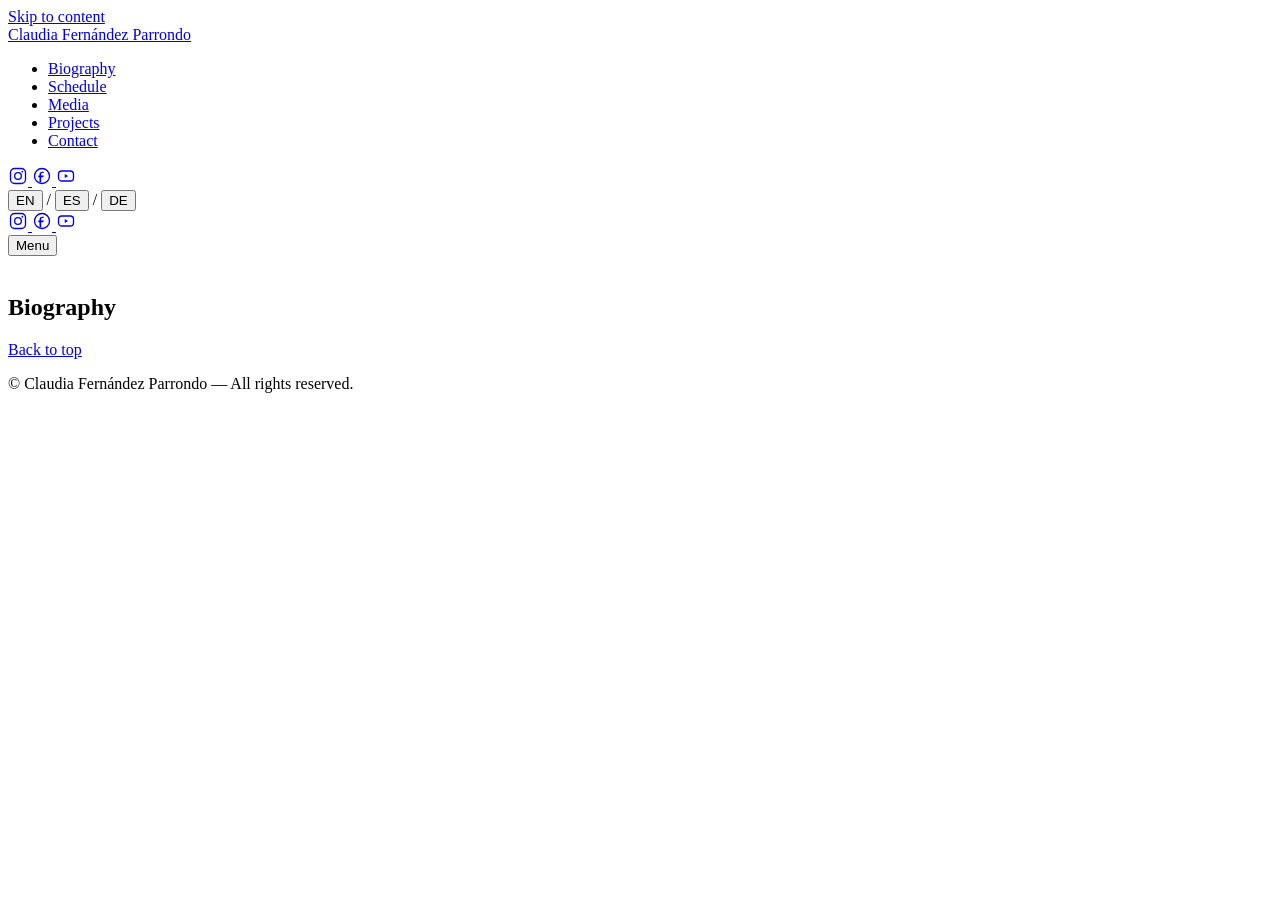
==== bio.html @ fd2f8998 "Add files via upload" ====
<!DOCTYPE html>
<html lang="en">

<head>
  <meta charset="UTF-8">
  <meta name="viewport" content="width=device-width, initial-scale=1.0">

  <title>Biography — Claudia Fernández Parrondo</title>

  <meta
    name="description"
    content="Biography of Claudia Fernández Parrondo, Spanish pianist."
  >

  <!-- SEO -->
  <link
    rel="canonical"
    href="https://www.claudiafernandezparrondo.com/bio.html"
  >

  <meta name="robots" content="index, follow">
  <meta name="author" content="Claudia Fernández Parrondo">

  <!-- Open Graph -->
  <meta property="og:type" content="website">
  <meta
    property="og:site_name"
    content="Claudia Fernández Parrondo"
  >
  <meta
    property="og:title"
    content="Claudia Fernández Parrondo — Biography"
  >
  <meta
    property="og:description"
    content="Biography of Claudia Fernández Parrondo, Spanish pianist."
  >
  <meta
    property="og:image"
    content="https://www.claudiafernandezparrondo.com/assets/images/og-image.jpg"
  >
  <meta property="og:image:width" content="1200">
  <meta property="og:image:height" content="630">
  <meta
    property="og:url"
    content="https://www.claudiafernandezparrondo.com/bio.html"
  >
  <meta property="og:locale" content="en_US">
  <meta property="og:locale:alternate" content="es_ES">
  <meta property="og:locale:alternate" content="de_DE">

  <!-- Twitter Card -->
  <meta name="twitter:card" content="summary_large_image">
  <meta
    name="twitter:title"
    content="Claudia Fernández Parrondo — Biography"
  >
  <meta
    name="twitter:description"
    content="Biography of Claudia Fernández Parrondo, Spanish pianist."
  >
  <meta
    name="twitter:image"
    content="https://www.claudiafernandezparrondo.com/assets/images/og-image.jpg"
  >

  <!-- Structured data -->
  <script type="application/ld+json">
  {
    "@context": "https://schema.org",
    "@type": "Person",
    "name": "Claudia Fernández Parrondo",
    "jobTitle": "Pianist",
    "url": "https://www.claudiafernandezparrondo.com/bio.html",
    "image": "https://www.claudiafernandezparrondo.com/assets/images/og-image.jpg",
    "sameAs": [
      "https://www.instagram.com/cfpianist/",
      "https://www.facebook.com/ClauFPianist",
      "https://www.youtube.com/@CFPianist"
    ]
  }
  </script>

  <!-- Fonts -->
  <link rel="preconnect" href="https://fonts.googleapis.com">
  <link
    rel="preconnect"
    href="https://fonts.gstatic.com"
    crossorigin
  >

  <link
    href="https://fonts.googleapis.com/css2?family=Fraunces:ital,opsz,wght@0,9..144,300;0,9..144,400;0,9..144,500;0,9..144,600;1,9..144,400&family=Inter:wght@400;500;600&display=swap"
    rel="stylesheet"
  >

  <link rel="stylesheet" href="css/style.css">
</head>


<body id="top">

  <!-- ================================================================
       ACCESSIBILITY
       ================================================================ -->

  <a class="skip-link" href="#main">
    Skip to content
  </a>


  <!-- ================================================================
       HEADER
       ================================================================ -->

  <header class="site-header">

    <div class="site-header__inner">

      <!-- NAME -->
      <a
        class="site-header__name"
        href="index.html"
        aria-label="Claudia Fernández Parrondo — Home"
      >
        Claudia
        <span class="site-header__surname">
          Fernández Parrondo
        </span>
      </a>


      <!-- NAVIGATION -->
      <nav
        class="primary-nav"
        id="primaryNav"
        aria-label="Primary navigation"
      >

        <ul class="primary-nav__list">

          <li>
            <a
              href="bio.html"
              data-i18n="nav.bio"
              aria-current="page"
            >
              Biography
            </a>
          </li>

          <li>
            <a
              href="schedule.html"
              data-i18n="nav.schedule"
            >
              Schedule
            </a>
          </li>

          <li>
            <a
              href="media.html"
              data-i18n="nav.media"
            >
              Media
            </a>
          </li>

          <li>
            <a
              href="projects.html"
              data-i18n="nav.projects"
            >
              Projects
            </a>
          </li>

          <li>
            <a
              href="contact.html"
              data-i18n="nav.contact"
            >
              Contact
            </a>
          </li>

        </ul>


        <!-- MOBILE SOCIALS -->
        <div class="social-icons social-icons--in-nav">

          <!-- Instagram -->
          <a
            href="https://www.instagram.com/cfpianist/"
            target="_blank"
            rel="noopener noreferrer"
            aria-label="Instagram"
          >
            <svg
              viewBox="0 0 24 24"
              width="20"
              height="20"
              fill="none"
              stroke="currentColor"
              stroke-width="1.6"
              aria-hidden="true"
            >
              <rect
                x="3"
                y="3"
                width="18"
                height="18"
                rx="5"
              />

              <circle
                cx="12"
                cy="12"
                r="4"
              />

              <circle
                cx="17.2"
                cy="6.8"
                r="1"
                fill="currentColor"
                stroke="none"
              />
            </svg>
          </a>


          <!-- Facebook -->
          <a
            href="https://www.facebook.com/ClauFPianist"
            target="_blank"
            rel="noopener noreferrer"
            aria-label="Facebook"
          >
            <svg
              viewBox="0 0 24 24"
              width="20"
              height="20"
              fill="none"
              stroke="currentColor"
              stroke-width="1.6"
              aria-hidden="true"
            >
              <circle
                cx="12"
                cy="12"
                r="9"
              />

              <path
                d="M14 8.5h-1.5c-.9 0-1.5.6-1.5 1.5v1.5H14l-.3 2H11v6h-2v-6H7.5v-2H9V10c0-1.9 1.3-3.2 3.2-3.2H14z"
                fill="currentColor"
                stroke="none"
              />
            </svg>
          </a>


          <!-- YouTube -->
          <a
            href="https://www.youtube.com/@CFPianist"
            target="_blank"
            rel="noopener noreferrer"
            aria-label="YouTube"
          >
            <svg
              viewBox="0 0 24 24"
              width="20"
              height="20"
              fill="none"
              stroke="currentColor"
              stroke-width="1.6"
              aria-hidden="true"
            >
              <rect
                x="3"
                y="6"
                width="18"
                height="12"
                rx="4"
              />

              <path
                d="M10.5 9.7v4.6l4-2.3z"
                fill="currentColor"
                stroke="none"
              />
            </svg>
          </a>

        </div>

      </nav>


      <!-- LANGUAGE SWITCH -->
      <div
        class="lang-switch"
        role="group"
        aria-label="Language selection"
      >

        <button
          class="lang-switch__btn is-active"
          type="button"
          data-lang="en"
          aria-pressed="true"
        >
          EN
        </button>

        <span
          class="lang-switch__separator"
          aria-hidden="true"
        >
          /
        </span>

        <button
          class="lang-switch__btn"
          type="button"
          data-lang="es"
          aria-pressed="false"
        >
          ES
        </button>

        <span
          class="lang-switch__separator"
          aria-hidden="true"
        >
          /
        </span>

        <button
          class="lang-switch__btn"
          type="button"
          data-lang="de"
          aria-pressed="false"
        >
          DE
        </button>

      </div>


      <!-- DESKTOP SOCIALS -->
      <div class="social-icons social-icons--in-header">

        <!-- Instagram -->
        <a
          href="https://www.instagram.com/cfpianist/"
          target="_blank"
          rel="noopener noreferrer"
          aria-label="Instagram"
        >
          <svg
            viewBox="0 0 24 24"
            width="20"
            height="20"
            fill="none"
            stroke="currentColor"
            stroke-width="1.6"
            aria-hidden="true"
          >
            <rect
              x="3"
              y="3"
              width="18"
              height="18"
              rx="5"
            />

            <circle
              cx="12"
              cy="12"
              r="4"
            />

            <circle
              cx="17.2"
              cy="6.8"
              r="1"
              fill="currentColor"
              stroke="none"
            />
          </svg>
        </a>


        <!-- Facebook -->
        <a
          href="https://www.facebook.com/ClauFPianist"
          target="_blank"
          rel="noopener noreferrer"
          aria-label="Facebook"
        >
          <svg
            viewBox="0 0 24 24"
            width="20"
            height="20"
            fill="none"
            stroke="currentColor"
            stroke-width="1.6"
            aria-hidden="true"
          >
            <circle
              cx="12"
              cy="12"
              r="9"
            />

            <path
              d="M14 8.5h-1.5c-.9 0-1.5.6-1.5 1.5v1.5H14l-.3 2H11v6h-2v-6H7.5v-2H9V10c0-1.9 1.3-3.2 3.2-3.2H14z"
              fill="currentColor"
              stroke="none"
            />
          </svg>
        </a>


        <!-- YouTube -->
        <a
          href="https://www.youtube.com/@CFPianist"
          target="_blank"
          rel="noopener noreferrer"
          aria-label="YouTube"
        >
          <svg
            viewBox="0 0 24 24"
            width="20"
            height="20"
            fill="none"
            stroke="currentColor"
            stroke-width="1.6"
            aria-hidden="true"
          >
            <rect
              x="3"
              y="6"
              width="18"
              height="12"
              rx="4"
            />

            <path
              d="M10.5 9.7v4.6l4-2.3z"
              fill="currentColor"
              stroke="none"
            />
          </svg>
        </a>

      </div>


      <!-- MOBILE MENU BUTTON -->
      <button
        id="navToggle"
        class="nav-toggle"
        type="button"
        aria-expanded="false"
        aria-controls="primaryNav"
        aria-label="Open navigation menu"
      >
        <span class="nav-toggle__bar"></span>
        <span class="nav-toggle__bar"></span>
        <span class="nav-toggle__bar"></span>

        <span
          class="sr-only"
          data-i18n="menuToggle"
        >
          Menu
        </span>
      </button>

    </div>

  </header>


  <!-- ================================================================
       MAIN
       ================================================================ -->

  <main id="main">


    <!-- ================================================================
         BIOGRAPHY HERO
         ================================================================ -->

    <section
      class="bio-hero bio-hero--bio"
      aria-label="Biography"
    >

      <div class="bio-hero__media">

        <img
          class="bio-hero__image"
          src="assets/images/bio-hero.jpg"
          alt=""
          fetchpriority="high"
        >

        <div
          class="bio-hero__scrim"
          aria-hidden="true"
        ></div>

      </div>


      <div class="bio-hero__content">

        <h1
          class="bio-hero__title"
          data-i18n="sections.bio"
        >
          Biography
        </h1>

      </div>

    </section>


    <!-- ================================================================
         BIOGRAPHY CONTENT
         ================================================================ -->

    <section
      class="section section--bio"
      id="bio"
    >

      <div class="section__inner">

        <div
          class="bio__text"
          id="bioText"
          data-i18n-source="content"
          data-i18n="bio"
        >
          <!-- Biography content populated by i18n.js -->
        </div>

      </div>

    </section>

  </main>


  <!-- ================================================================
       FOOTER
       ================================================================ -->

  <footer class="site-footer">

    <div class="site-footer__inner">

      <a
        href="#top"
        class="site-footer__top"
        data-i18n="backToTop"
      >
        Back to top
      </a>

      <p class="site-footer__rights">

        &copy;
        <span id="year"></span>
        Claudia Fernández Parrondo —

        <span data-i18n="footerRights">
          All rights reserved.
        </span>

      </p>

    </div>

  </footer>


  <!-- ================================================================
       SCRIPTS
       ================================================================ -->

  <script src="js/i18n.js"></script>
  <script src="js/main.js"></script>

</body>

</html>
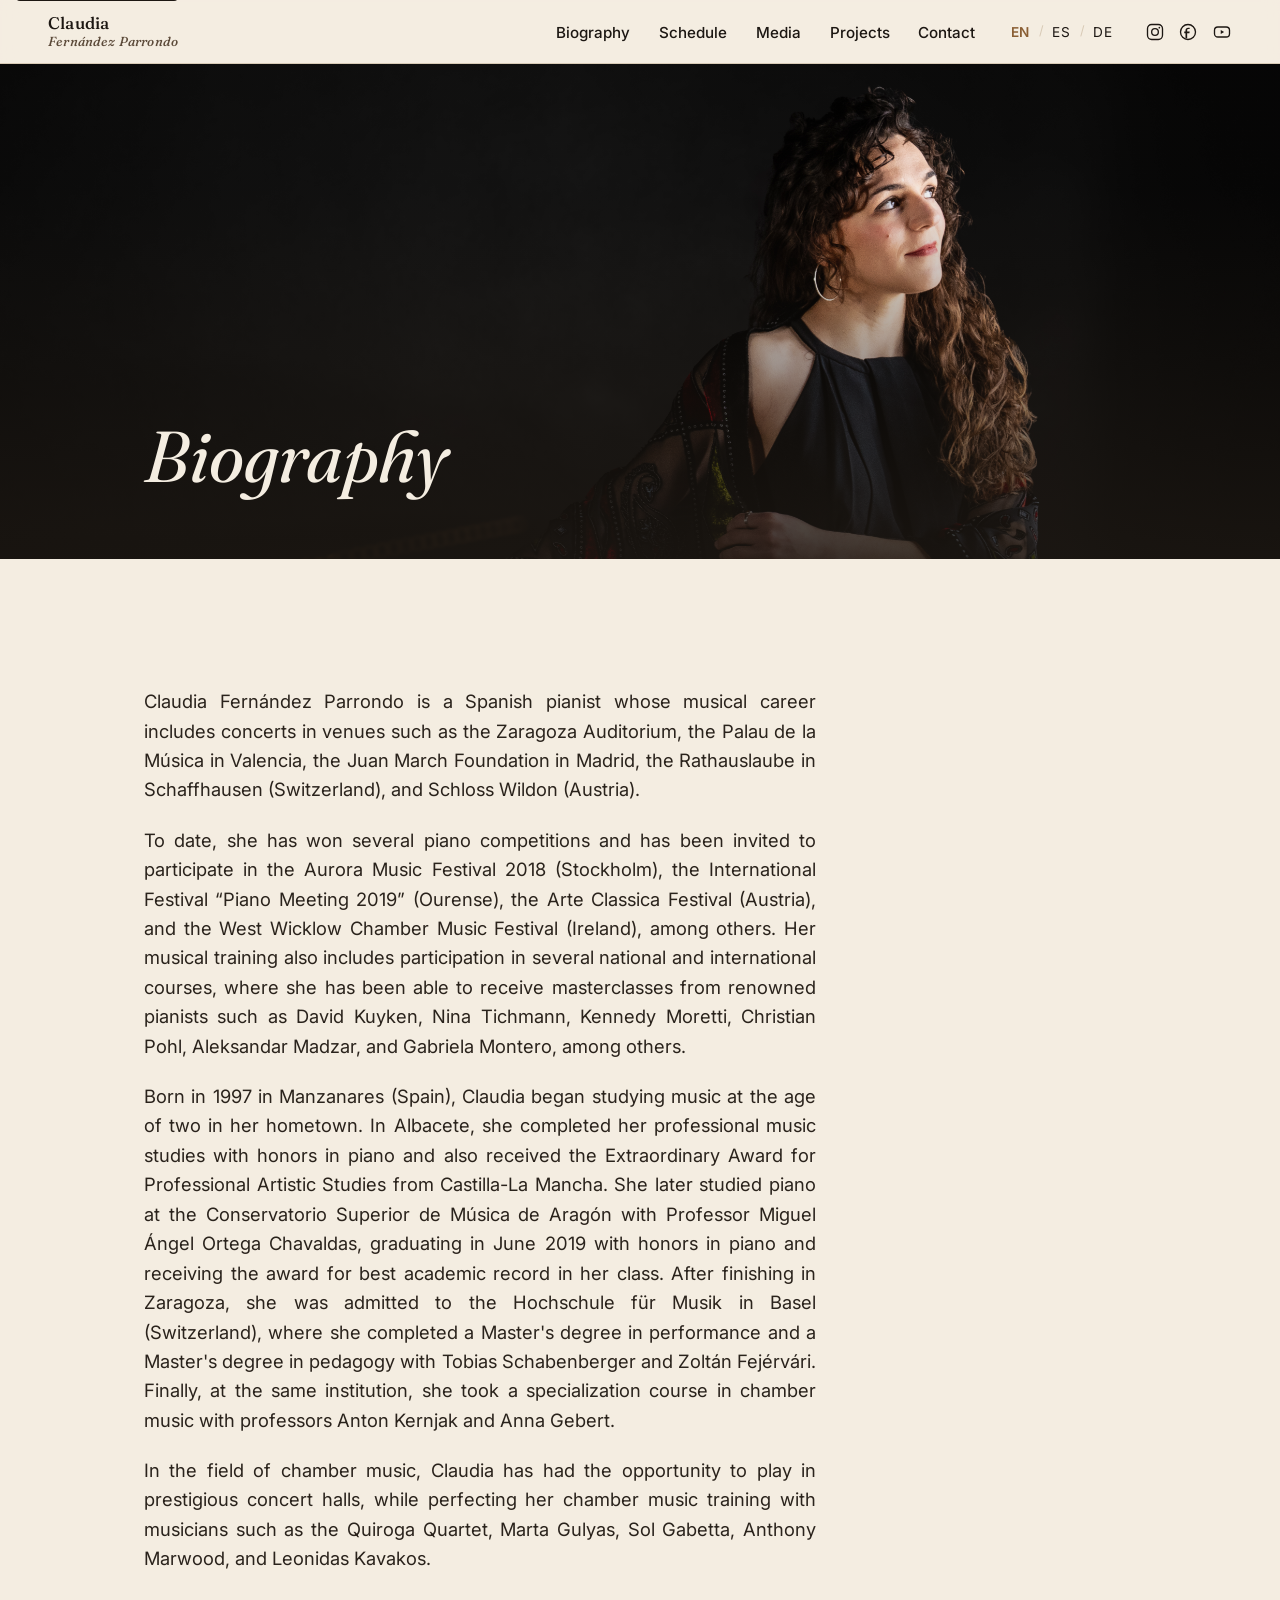
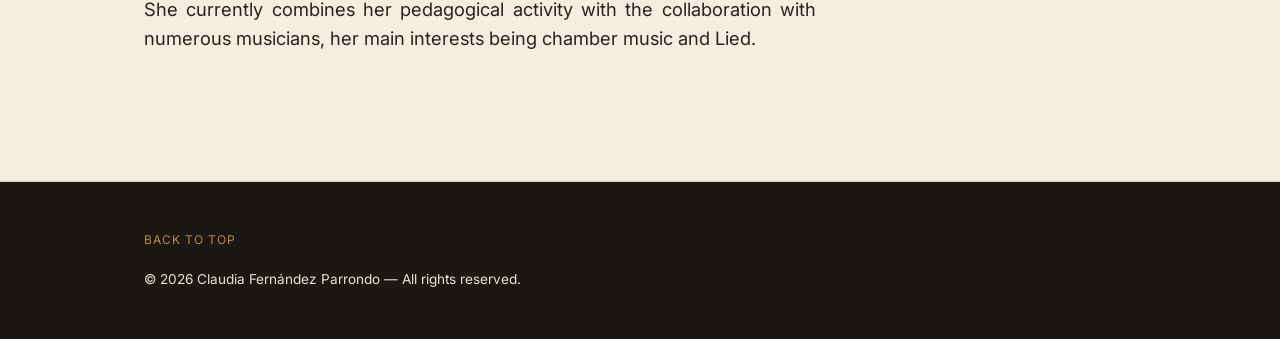
==== commit eaead8df: "Add files via upload" ====
--- a/bio.html
+++ b/bio.html
@@ -507,7 +507,7 @@
 
         <img
           class="bio-hero__image"
-          src="assets/images/bio-hero.jpg"
+          src="assets/bio-hero.jpg"
           alt=""
           fetchpriority="high"
         >
--- a/css/style.css
+++ b/css/style.css
@@ -0,0 +1,1398 @@
+/* ==========================================================================
+   Claudia Fernández Parrondo — Piano
+   Design tokens: "Golden Hour"
+   ========================================================================== */
+
+:root {
+  --color-ink: #1c1712;
+  --color-ink-soft: #2a231c;
+  --color-parchment: #f4ede1;
+  --color-parchment-dim: #ece2d2;
+  --color-amber: #b8874f;
+  --color-amber-deep: #8a5f34;
+  --color-coffee: #5c4b3a;
+  --color-line: #d8cbb6;
+  --color-white: #fffdf9;
+
+  --font-display: "Fraunces", "Iowan Old Style", Georgia, serif;
+  --font-body: "Inter", -apple-system, BlinkMacSystemFont, "Segoe UI", sans-serif;
+
+  --step-name: clamp(2.6rem, 8vw + 1rem, 6.5rem);
+  --step-h2: clamp(1.8rem, 4vw + 1rem, 3rem);
+  --step-h3: clamp(1.1rem, 1.5vw + 0.8rem, 1.4rem);
+  --step-body: clamp(1rem, 0.4vw + 0.9rem, 1.15rem);
+  --step-eyebrow: clamp(0.72rem, 0.3vw + 0.65rem, 0.85rem);
+
+  --content-max: 68rem;
+  --content-pad: 1.25rem;
+  --space-section: clamp(4rem, 10vw, 8rem);
+
+  --ease: cubic-bezier(0.22, 1, 0.36, 1);
+}
+
+@media (min-width: 700px) {
+  :root {
+    --content-pad: 3rem;
+  }
+}
+
+
+/* ==========================================================================
+   RESET
+   ========================================================================== */
+
+*,
+*::before,
+*::after {
+  box-sizing: border-box;
+}
+
+html {
+  scroll-behavior: smooth;
+}
+
+@media (prefers-reduced-motion: reduce) {
+  html {
+    scroll-behavior: auto;
+  }
+
+  *,
+  *::before,
+  *::after {
+    animation-duration: 0.01ms !important;
+    animation-iteration-count: 1 !important;
+    transition-duration: 0.01ms !important;
+    scroll-behavior: auto !important;
+  }
+}
+
+body {
+  margin: 0;
+
+  background: var(--color-parchment);
+  color: var(--color-ink);
+
+  font-family: var(--font-body);
+  font-size: var(--step-body);
+  line-height: 1.6;
+
+  -webkit-font-smoothing: antialiased;
+}
+
+img {
+  max-width: 100%;
+  display: block;
+}
+
+a {
+  color: inherit;
+}
+
+ul {
+  margin: 0;
+  padding: 0;
+  list-style: none;
+}
+
+h1,
+h2,
+h3,
+p {
+  margin: 0;
+}
+
+
+/* ==========================================================================
+   ACCESSIBILITY
+   ========================================================================== */
+
+.sr-only {
+  position: absolute;
+
+  width: 1px;
+  height: 1px;
+
+  padding: 0;
+  margin: -1px;
+
+  overflow: hidden;
+
+  clip: rect(0, 0, 0, 0);
+
+  white-space: nowrap;
+
+  border: 0;
+}
+
+.skip-link {
+  position: absolute;
+
+  top: -3rem;
+  left: 1rem;
+
+  background: var(--color-ink);
+  color: var(--color-parchment);
+
+  padding: 0.6rem 1rem;
+
+  z-index: 1000;
+
+  border-radius: 0 0 4px 4px;
+
+  transition: top 0.2s var(--ease);
+}
+
+.skip-link:focus {
+  top: 0;
+}
+
+:focus-visible {
+  outline: 2px solid var(--color-amber);
+  outline-offset: 3px;
+}
+
+
+/* ==========================================================================
+   HEADER
+   ========================================================================== */
+
+.site-header {
+  position: sticky;
+
+  top: 0;
+
+  z-index: 100;
+
+  background: rgba(244, 237, 225, 0.9);
+
+  backdrop-filter: blur(8px);
+
+  border-bottom: 1px solid var(--color-line);
+}
+
+.site-header__inner {
+  width: 100%;
+
+  margin: 0 auto;
+
+  padding: 0.9rem var(--content-pad);
+
+  display: flex;
+
+  align-items: center;
+
+  gap: 0;
+}
+
+
+/* ==========================================================================
+   HEADER — NAME
+   ========================================================================== */
+
+.site-header__name {
+  font-family: var(--font-display);
+
+  font-weight: 500;
+
+  font-size: 1.05rem;
+
+  text-decoration: none;
+
+  letter-spacing: 0.01em;
+
+  display: flex;
+
+  flex-direction: column;
+
+  line-height: 1.15;
+
+  flex-shrink: 0;
+}
+
+.site-header__surname {
+  font-size: 0.78em;
+
+  color: var(--color-coffee);
+
+  font-style: italic;
+}
+
+
+/* ==========================================================================
+   HEADER — NAVIGATION
+   ========================================================================== */
+
+.primary-nav {
+  display: none;
+}
+
+.primary-nav__list {
+  display: flex;
+
+  align-items: center;
+
+  gap: 1.8rem;
+}
+
+.primary-nav__list a {
+  text-decoration: none;
+
+  font-family: var(--font-body);
+
+  font-size: 0.95rem;
+
+  font-weight: 500;
+
+  color: var(--color-ink);
+
+  white-space: nowrap;
+
+  transition: color 0.2s var(--ease);
+}
+
+.primary-nav__list a:hover,
+.primary-nav__list a:focus-visible {
+  color: var(--color-amber-deep);
+}
+
+
+/* ==========================================================================
+   HEADER — SOCIAL ICONS
+   ========================================================================== */
+
+.social-icons {
+  display: flex;
+
+  align-items: center;
+
+  gap: 0.85rem;
+}
+
+.social-icons a {
+  color: var(--color-ink);
+
+  display: flex;
+
+  transition: color 0.2s var(--ease);
+}
+
+.social-icons a:hover,
+.social-icons a:focus-visible {
+  color: var(--color-amber-deep);
+}
+
+
+/* Desktop copy */
+.social-icons--in-header {
+  display: none;
+}
+
+
+/* Mobile copy */
+.social-icons--in-nav {
+  margin-top: 2.5rem;
+
+  padding-top: 1.5rem;
+
+  border-top: 1px solid rgba(244, 237, 225, 0.2);
+}
+
+.social-icons--in-nav a {
+  color: var(--color-parchment);
+}
+
+.social-icons--in-nav a:hover,
+.social-icons--in-nav a:focus-visible {
+  color: var(--color-amber);
+}
+
+
+/* ==========================================================================
+   HEADER — LANGUAGES
+   ========================================================================== */
+
+.lang-switch {
+  display: none;
+
+  align-items: center;
+
+  gap: 0.55rem;
+
+  white-space: nowrap;
+
+  flex-shrink: 0;
+}
+
+.lang-switch__btn {
+  background: none;
+
+  border: none;
+
+  padding: 0.2rem 0;
+
+  color: var(--color-ink);
+
+  font-family: var(--font-body);
+
+  font-size: 0.85rem;
+
+  letter-spacing: 0.05em;
+
+  cursor: pointer;
+
+  transition: color 0.2s var(--ease);
+}
+
+.lang-switch__btn:hover,
+.lang-switch__btn:focus-visible {
+  color: var(--color-amber-deep);
+}
+
+.lang-switch__btn.is-active {
+  color: var(--color-amber-deep);
+
+  font-weight: 600;
+}
+
+.lang-switch__separator {
+  color: var(--color-line);
+
+  font-size: 0.8rem;
+
+  user-select: none;
+}
+
+
+/* ==========================================================================
+   HEADER — MOBILE BUTTON
+   ========================================================================== */
+
+.nav-toggle {
+  margin-left: auto;
+
+  display: flex;
+
+  flex-direction: column;
+
+  justify-content: center;
+
+  gap: 5px;
+
+  width: 2.4rem;
+
+  height: 2.4rem;
+
+  padding: 0;
+
+  background: none;
+
+  border: none;
+
+  cursor: pointer;
+}
+
+.nav-toggle__bar {
+  width: 100%;
+
+  height: 2px;
+
+  background: var(--color-ink);
+
+  transition:
+    transform 0.3s var(--ease),
+    opacity 0.3s var(--ease);
+}
+
+.nav-toggle[aria-expanded="true"]
+.nav-toggle__bar:nth-child(1) {
+  transform: translateY(7px) rotate(45deg);
+}
+
+.nav-toggle[aria-expanded="true"]
+.nav-toggle__bar:nth-child(2) {
+  opacity: 0;
+}
+
+.nav-toggle[aria-expanded="true"]
+.nav-toggle__bar:nth-child(3) {
+  transform: translateY(-7px) rotate(-45deg);
+}
+
+
+/* ==========================================================================
+   DESKTOP HEADER
+   ========================================================================== */
+
+@media (min-width: 900px) {
+
+  .site-header__inner {
+    /*
+      O nome fica à esquerda.
+
+      O conjunto NAV + IDIOMAS + SOCIAIS
+      é empurrado para a direita.
+    */
+
+    display: flex;
+
+    align-items: center;
+
+    width: 100%;
+
+    padding-left: var(--content-pad);
+    padding-right: var(--content-pad);
+  }
+
+
+  /* ----------------------------------
+     NAV
+     ---------------------------------- */
+
+  .primary-nav {
+    display: block;
+
+    margin-left: auto;
+  }
+
+  .primary-nav__list {
+    display: flex;
+
+    align-items: center;
+
+    gap: 1.8rem;
+  }
+
+
+  /* ----------------------------------
+     LANGUAGES
+     ---------------------------------- */
+
+  .lang-switch {
+    display: flex;
+
+    align-items: center;
+
+    gap: 0.55rem;
+
+    margin-left: 2.2rem;
+  }
+
+
+  /* ----------------------------------
+     SOCIALS
+     ---------------------------------- */
+
+  .social-icons--in-header {
+    display: flex;
+
+    align-items: center;
+
+    gap: 0.85rem;
+
+    margin-left: 2rem;
+  }
+
+
+  /* ----------------------------------
+     MOBILE ELEMENTS OFF
+     ---------------------------------- */
+
+  .social-icons--in-nav {
+    display: none;
+  }
+
+  .nav-toggle {
+    display: none;
+  }
+}
+
+
+/* ==========================================================================
+   MOBILE NAVIGATION
+   ========================================================================== */
+
+@media (max-width: 899px) {
+
+  .primary-nav {
+    position: fixed;
+
+    inset: 0 0 0 auto;
+
+    width: min(85vw, 22rem);
+
+    height: 100vh;
+
+    background: var(--color-ink);
+
+    color: var(--color-parchment);
+
+    padding: 6rem 2rem 2rem;
+
+    transform: translateX(100%);
+
+    transition: transform 0.35s var(--ease);
+
+    display: flex;
+
+    flex-direction: column;
+
+    justify-content: center;
+  }
+
+  .primary-nav.is-open {
+    transform: translateX(0);
+  }
+
+  .primary-nav__list {
+    display: flex;
+
+    flex-direction: column;
+
+    align-items: flex-start;
+
+    gap: 1.4rem;
+  }
+
+  .primary-nav__list a {
+    font-family: var(--font-display);
+
+    font-size: 1.6rem;
+
+    font-weight: 400;
+
+    color: var(--color-parchment);
+  }
+
+  .primary-nav__list a:hover,
+  .primary-nav__list a:focus-visible {
+    color: var(--color-amber);
+  }
+}
+
+
+/* ==========================================================================
+   HERO
+   ========================================================================== */
+
+.hero {
+  position: relative;
+
+  min-height: 93svh;
+
+  display: flex;
+
+  align-items: flex-end;
+
+  overflow: hidden;
+}
+
+.hero__media {
+  position: absolute;
+
+  inset: 0;
+}
+
+.hero__image {
+  width: 100%;
+
+  height: 100%;
+
+  object-fit: cover;
+
+  object-position: 75% 30%;
+}
+
+.hero__scrim {
+  position: absolute;
+
+  inset: 0;
+
+  background: linear-gradient(
+    to top,
+    rgba(28, 23, 18, 0.92) 0%,
+    rgba(28, 23, 18, 0.55) 32%,
+    rgba(28, 23, 18, 0.05) 60%
+  );
+}
+
+.hero__content {
+  position: relative;
+
+  z-index: 2;
+
+  color: var(--color-parchment);
+
+  width: 100%;
+
+  max-width: var(--content-max);
+
+  margin: 0 auto;
+
+  padding:
+    0
+    var(--content-pad)
+    clamp(2.5rem, 8vh, 5rem);
+}
+
+.hero__eyebrow {
+  font-size: var(--step-eyebrow);
+
+  text-transform: uppercase;
+
+  letter-spacing: 0.22em;
+
+  color: var(--color-amber);
+
+  margin-bottom: 0.8rem;
+}
+
+.hero__name {
+  font-family: var(--font-display);
+
+  font-weight: 400;
+
+  font-size: var(--step-name);
+
+  line-height: 0.95;
+
+  letter-spacing: -0.01em;
+}
+
+.hero__name-line {
+  display: block;
+}
+
+.hero__name-line--last {
+  font-style: italic;
+
+  font-weight: 300;
+
+  color: var(--color-parchment-dim);
+}
+
+.hero__tagline {
+  margin-top: 1.4rem;
+
+  max-width: 30rem;
+
+  font-size: clamp(
+    1rem,
+    0.4vw + 0.95rem,
+    1.2rem
+  );
+
+  color: var(--color-parchment-dim);
+}
+
+.hero__cta {
+  display: inline-flex;
+
+  flex-direction: column;
+
+  gap: 0.4rem;
+
+  margin-top: 2.4rem;
+
+  text-decoration: none;
+
+  color: var(--color-parchment);
+
+  font-size: 0.85rem;
+
+  letter-spacing: 0.12em;
+
+  text-transform: uppercase;
+}
+
+.hero__cta-line {
+  display: block;
+
+  width: 2.5rem;
+
+  height: 1px;
+
+  background: var(--color-amber);
+
+  transition: width 0.3s var(--ease);
+}
+
+.hero__cta:hover .hero__cta-line,
+.hero__cta:focus-visible .hero__cta-line {
+  width: 4.5rem;
+}
+
+.bio-hero {
+  position: relative;
+  height: clamp(320px, 55vh, 560px);
+  display: flex;
+  align-items: flex-end;
+  overflow: hidden;
+}
+.bio-hero__media {
+  position: absolute;
+  inset: 0;
+}
+.bio-hero__image {
+  width: 100%;
+  height: 100%;
+  object-fit: cover;
+  object-position: center 5%;
+}
+.bio-hero__scrim {
+  position: absolute;
+  inset: 0;
+  background: linear-gradient(
+    to top,
+    rgba(28, 23, 18, 0.85) 0%,
+    rgba(28, 23, 18, 0.35) 45%,
+    rgba(28, 23, 18, 0.05) 75%
+  );
+}
+.bio-hero__content {
+  position: relative;
+  z-index: 2;
+  width: 100%;
+  max-width: var(--content-max);
+  margin: 0 auto;
+  padding: 0 var(--content-pad) clamp(1.5rem, 5vh, 3rem);
+}
+.bio-hero__title {
+  font-family: var(--font-display);
+  font-weight: 400;
+  font-style: italic;
+  font-size: clamp(2.2rem, 6vw + 1rem, 4.5rem);
+  color: var(--color-parchment);
+}
+
+/* ================================================================ MOBILE ================================================================ */ 
+
+
+/* ==========================================================================
+   SECTIONS
+   ========================================================================== */
+
+.section {
+  padding: var(--space-section) 0;
+
+  border-bottom: 1px solid var(--color-line);
+}
+
+.section__inner {
+  max-width: var(--content-max);
+
+  margin: 0 auto;
+
+  padding: 0 var(--content-pad);
+}
+
+.section__title {
+  font-family: var(--font-display);
+
+  font-weight: 400;
+
+  font-size: var(--step-h2);
+
+  display: flex;
+
+  align-items: baseline;
+
+  gap: 1.1rem;
+
+  margin-bottom: clamp(2rem, 5vw, 3.5rem);
+}
+
+.section__title-rule {
+  width: clamp(2rem, 6vw, 4rem);
+
+  height: 1px;
+
+  background: var(--color-amber);
+
+  flex-shrink: 0;
+}
+
+
+/* ==========================================================================
+   BIO TEASER
+   ========================================================================== */
+
+.bio-teaser__text {
+  max-width: 38rem;
+
+  color: var(--color-ink-soft);
+
+  font-size: clamp(
+    1.1rem,
+    0.5vw + 1rem,
+    1.35rem
+  );
+
+  font-family: var(--font-display);
+
+  font-weight: 300;
+
+  line-height: 1.5;
+
+  margin-bottom: 1.8rem;
+}
+
+.text-link {
+  display: inline-flex;
+
+  flex-direction: column;
+
+  gap: 0.4rem;
+
+  text-decoration: none;
+
+  color: var(--color-amber-deep);
+
+  font-size: 0.85rem;
+
+  letter-spacing: 0.12em;
+
+  text-transform: uppercase;
+}
+
+.text-link__line {
+  display: block;
+
+  width: 2.5rem;
+
+  height: 1px;
+
+  background: var(--color-amber);
+
+  transition: width 0.3s var(--ease);
+}
+
+.text-link:hover .text-link__line,
+.text-link:focus-visible .text-link__line {
+  width: 4.5rem;
+}
+
+
+/* ==========================================================================
+   BIO
+   ========================================================================== */
+
+.bio__text {
+  max-width: 42rem;
+  display: flex;
+  flex-direction: column;
+  gap: 1.3rem;
+  color: var(--color-ink-soft);
+  font-size: var(--step-body);
+  text-align: justify;
+  hyphens: auto;
+}
+
+.bio__text p {
+  margin: 0;
+}
+
+.venues {
+  margin-top: clamp(3rem, 6vw, 4.5rem);
+
+  padding-top: clamp(2rem, 4vw, 3rem);
+
+  border-top: 1px solid var(--color-line);
+}
+
+.venues__title {
+  font-size: var(--step-eyebrow);
+
+  text-transform: uppercase;
+
+  letter-spacing: 0.15em;
+
+  color: var(--color-amber-deep);
+
+  margin-bottom: 1.2rem;
+}
+
+.venues__list {
+  display: flex;
+
+  flex-wrap: wrap;
+
+  gap: 0.6rem 1rem;
+}
+
+.venues__list li {
+  font-family: var(--font-display);
+
+  font-style: italic;
+
+  font-size: 1.05rem;
+
+  color: var(--color-coffee);
+}
+
+.venues__list li:not(:last-child)::after {
+  content: "·";
+
+  margin-left: 1rem;
+
+  color: var(--color-amber);
+
+  font-style: normal;
+}
+
+
+/* ==========================================================================
+   SCHEDULE
+   ========================================================================== */
+
+.schedule-list {
+  display: flex;
+
+  flex-direction: column;
+}
+
+.schedule-item {
+  display: grid;
+
+  grid-template-columns: auto 1fr;
+
+  gap: 0.3rem 1.5rem;
+
+  padding: 1.5rem 0;
+
+  border-top: 1px solid var(--color-line);
+}
+
+.schedule-list li:last-child {
+  border-bottom: 1px solid var(--color-line);
+}
+
+.schedule-item__date {
+  font-family: var(--font-display);
+
+  font-style: italic;
+
+  color: var(--color-amber-deep);
+
+  font-size: 1.1rem;
+
+  white-space: nowrap;
+}
+
+.schedule-item__title {
+  font-weight: 600;
+}
+
+.schedule-item__venue {
+  grid-column: 2;
+
+  color: var(--color-coffee);
+
+  font-size: 0.95rem;
+}
+
+.schedule-item__program {
+  grid-column: 2;
+
+  font-size: 0.9rem;
+
+  color: var(--color-coffee);
+
+  font-style: italic;
+}
+
+@media (min-width: 640px) {
+
+  .schedule-item {
+    grid-template-columns: 9rem 1fr;
+
+    align-items: baseline;
+  }
+}
+
+
+/* ==========================================================================
+   MEDIA
+   ========================================================================== */
+
+.media-grid {
+  display: grid;
+  gap: 1.8rem;
+  grid-template-columns: 1fr;
+}
+
+.media-card {
+  background: var(--color-white);
+  border: 1px solid var(--color-line);
+}
+
+.media-card__frame {
+  position: relative;
+  aspect-ratio: 16 / 9;
+  background: var(--color-ink);
+}
+
+.media-card__frame iframe {
+  position: absolute;
+  inset: 0;
+  width: 100%;
+  height: 100%;
+  border: 0;
+}
+
+.media-card__body {
+  padding: 1.2rem 1.4rem;
+}
+
+.media-card__title {
+  font-family: var(--font-display);
+  font-size: 1.15rem;
+  margin-bottom: 0.3rem;
+}
+
+.media-card__meta {
+  font-size: 0.85rem;
+  color: var(--color-coffee);
+}
+
+@media (min-width: 640px) {
+  .media-grid {
+    grid-template-columns: repeat(2, 1fr);
+  }
+}
+
+
+/* ==========================================================================
+   PROJECTS — foto a sangue com nome sobreposto, legenda centrada por baixo
+   ========================================================================== */
+
+.projects-grid {
+  display: grid;
+  gap: 1.8rem;
+  grid-template-columns: 1fr;
+  margin-bottom: 1.8rem;
+}
+
+.project-card {
+  display: block;
+  text-decoration: none;
+  color: inherit;
+}
+
+.project-card__media {
+  position: relative;
+  aspect-ratio: 4 / 3;
+  overflow: hidden;
+}
+
+.project-card__image {
+  width: 100%;
+  height: 100%;
+  object-fit: cover;
+  transition: transform 0.4s var(--ease);
+}
+.project-card:hover .project-card__image,
+.project-card:focus-visible .project-card__image {
+  transform: scale(1.04);
+}
+
+.project-card__scrim {
+  position: absolute;
+  inset: 0;
+  background: linear-gradient(
+    to top,
+    rgba(28, 20, 15, 0.85) 0%,
+    rgba(28, 20, 15, 0.15) 55%,
+    transparent 75%
+  );
+  pointer-events: none;
+}
+
+.project-card__title {
+  position: absolute;
+  left: 0;
+  right: 0;
+  bottom: 0.9rem;
+  margin: 0;
+  padding: 0 1rem;
+  text-align: center;
+  font-family: var(--font-display);
+  font-style: italic;
+  font-weight: 400;
+  font-size: 1.3rem;
+  color: var(--color-parchment);
+}
+
+.project-card__caption {
+  text-align: center;
+  margin-top: 0.8rem;
+}
+
+.project-card__caption-line {
+  display: inline-block;
+  width: 1.6rem;
+  height: 1px;
+  background: var(--color-amber);
+  margin-bottom: 0.5rem;
+}
+
+.project-card__meta {
+  margin: 0;
+  font-size: 0.82rem;
+  color: var(--color-coffee);
+}
+
+@media (min-width: 640px) {
+  .projects-grid {
+    grid-template-columns: repeat(2, 1fr);
+  }
+  .project-card__title {
+    font-size: 1.5rem;
+  }
+}
+
+
+/* ==========================================================================
+   EMPTY STATE
+   ========================================================================== */
+
+.empty-state {
+  color: var(--color-coffee);
+  font-style: italic;
+  font-family: var(--font-display);
+  font-size: 1.05rem;
+  padding: 2rem 0;
+  border-top: 1px solid var(--color-line);
+}
+
+
+/* ==========================================================================
+   CONTACT
+   ========================================================================== */
+
+.contact__intro {
+  color: var(--color-coffee);
+
+  margin-bottom: 1rem;
+}
+
+.contact__details {
+  display: flex;
+
+  flex-direction: column;
+
+  gap: 0.8rem;
+}
+
+.contact__email {
+  font-family: var(--font-display);
+
+  font-size: clamp(1.4rem, 3vw, 2rem);
+
+  font-style: italic;
+
+  text-decoration: none;
+
+  border-bottom: 1px solid var(--color-amber);
+
+  width: fit-content;
+}
+
+.contact__social {
+  display: flex;
+
+  gap: 1.2rem;
+
+  margin-top: 0.6rem;
+
+  flex-wrap: wrap;
+}
+
+.contact__social a {
+  text-decoration: none;
+
+  font-size: 0.9rem;
+
+  letter-spacing: 0.05em;
+
+  text-transform: uppercase;
+
+  color: var(--color-coffee);
+
+  border-bottom: 1px solid transparent;
+
+  transition:
+    border-color 0.2s var(--ease),
+    color 0.2s var(--ease);
+}
+
+.contact__social a:hover,
+.contact__social a:focus-visible {
+  color: var(--color-amber-deep);
+
+  border-color: var(--color-amber);
+}
+
+
+/* ==========================================================================
+   FOOTER
+   ========================================================================== */
+
+.site-footer {
+  background: var(--color-ink);
+
+  color: var(--color-parchment-dim);
+}
+
+.site-footer__inner {
+  max-width: var(--content-max);
+
+  margin: 0 auto;
+
+  padding: 3rem var(--content-pad);
+
+  display: flex;
+
+  flex-direction: column;
+
+  gap: 1.2rem;
+
+  font-size: 0.85rem;
+}
+
+.site-footer__top {
+  text-decoration: none;
+
+  color: var(--color-amber);
+
+  letter-spacing: 0.08em;
+
+  text-transform: uppercase;
+
+  font-size: 0.75rem;
+
+  width: fit-content;
+}
+
+/* ==========================================================================
+   PROJECTS DETAILED (projects.html) — formato A: blocos grandes alternados
+   ========================================================================== */
+
+.projects-detailed {
+  display: flex;
+  flex-direction: column;
+  gap: 3rem;
+}
+
+.project-block:not(:first-child) {
+  border-top: 1px solid var(--color-line);
+  padding-top: 3rem;
+}
+
+.project-block {
+  display: grid;
+  grid-template-columns: 1fr;
+  grid-template-areas:
+    "title"
+    "image"
+    "text";
+  gap: 1rem;
+}
+
+.project-block__title {
+  grid-area: title;
+  font-family: 'Allura', cursive;
+  font-size: 2.2rem;
+  font-weight: 700;
+  color: var(--color-ink);
+}
+
+.project-block__image {
+  grid-area: image;
+  width: 100%;
+  aspect-ratio: 4 / 3;
+  object-fit: cover;
+}
+
+.project-block__text-wrap {
+  grid-area: text;
+}
+
+.project-block__text {
+  color: var(--color-ink-soft);
+  line-height: 1.6;
+  margin-bottom: 1.2rem;
+  max-width: 38rem;
+  text-align: justify;
+  hyphens: auto;
+}
+
+@media (min-width: 800px) {
+  .project-block {
+    grid-template-columns: 1fr 1fr;
+    grid-template-areas:
+      "image title"
+      "image text";
+    align-items: start;
+    gap: 0 3rem;
+  }
+  .project-block__title {
+    font-size: 2.8rem;
+    align-self: end;
+  }
+  .project-block:nth-child(even) {
+    grid-template-areas:
+      "title image"
+      "text image";
+  }
+  .project-block__image {
+    height: 100%;
+  }
+
+#projects-preview {
+  padding-top: clamp(1rem, 2vw, 2rem);
+}
+
+  }
+
+  @media (max-width: 700px) {
+  .hero {
+    min-height: 55svh;
+  }
+  .hero__image {
+    object-position: 85% 25%;
+  }
+
+.bio-hero--compact {
+  aspect-ratio: 21 / 10;
+  height: auto;
+  max-height: 300px;
+  min-height: 200px;
+}
+
+}
+
+@media (max-width: 899px) {
+
+  /* Posição do texto — bio.html (só mobile) */
+  .bio-hero--bio {
+    align-items: flex-start;
+  }
+  .bio-hero--bio .bio-hero__content {
+    padding: clamp(1.5rem, 5vh, 3rem) var(--content-pad) 0;
+  }
+
+  /* Posição do texto — projects.html (só mobile) */
+  .bio-hero--compact {
+    align-items: flex-start;
+  }
+
+  
+  .bio-hero--bio .bio-hero__title,
+.bio-hero--compact .bio-hero__title {
+  text-shadow: 0 2px 30px rgba(0, 0, 0, 1.5);
+}
+
+}
+.bio-hero--schedule .bio-hero__image {
+  object-position: center 20%;
+}
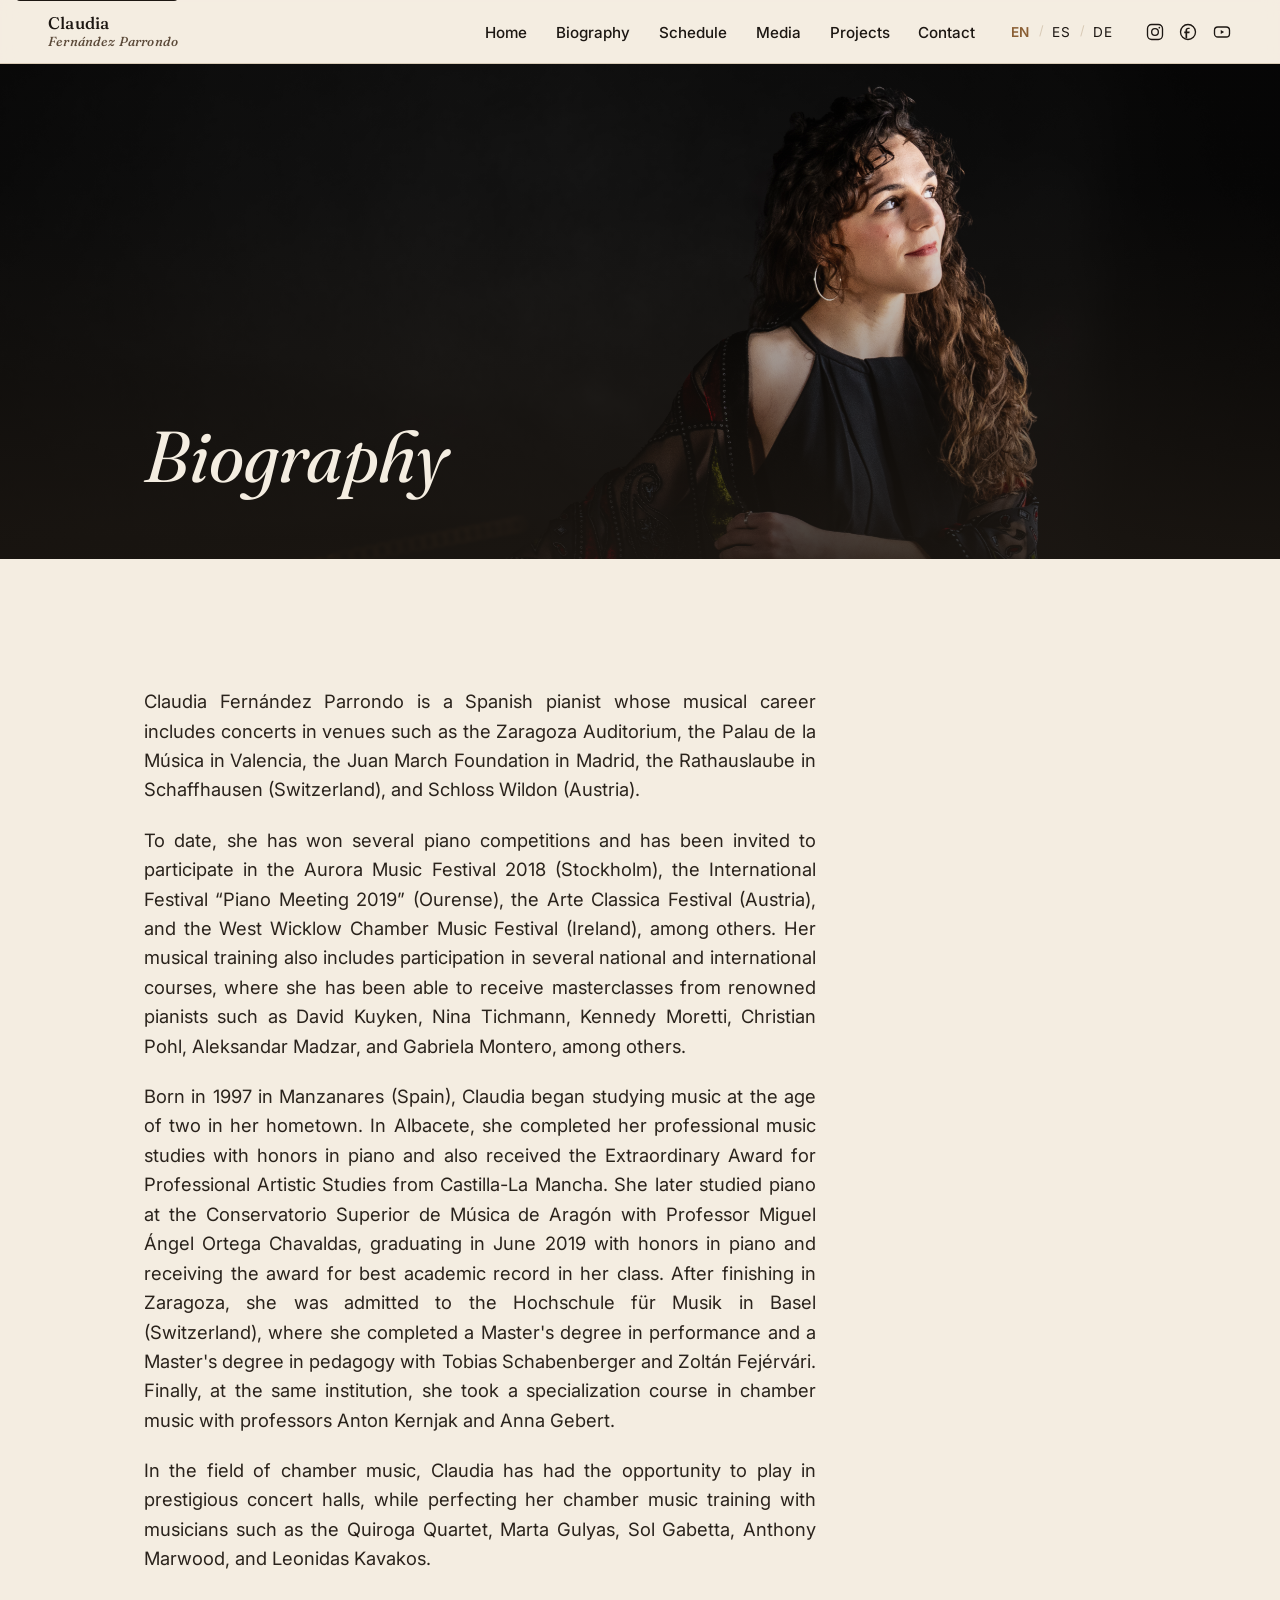
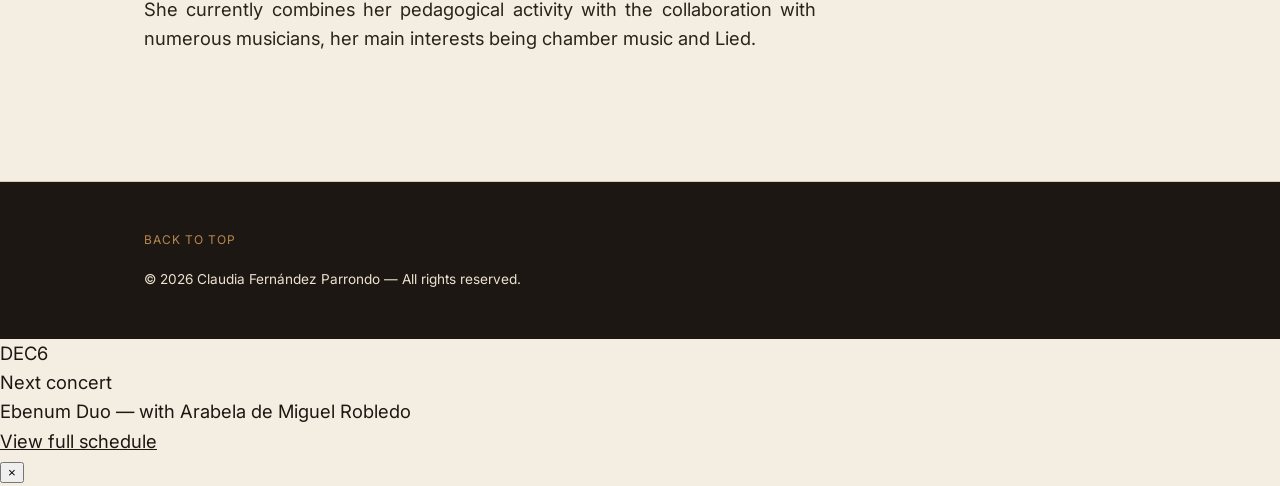
==== commit 23ab347e: "Add files via upload" ====
--- a/bio.html
+++ b/bio.html
@@ -139,6 +139,15 @@
 
         <ul class="primary-nav__list">
 
+  <li>
+    <a
+      href="index.html"
+      data-i18n="nav.home"
+    >
+      Home
+    </a>
+  </li>
+
           <li>
             <a
               href="bio.html"
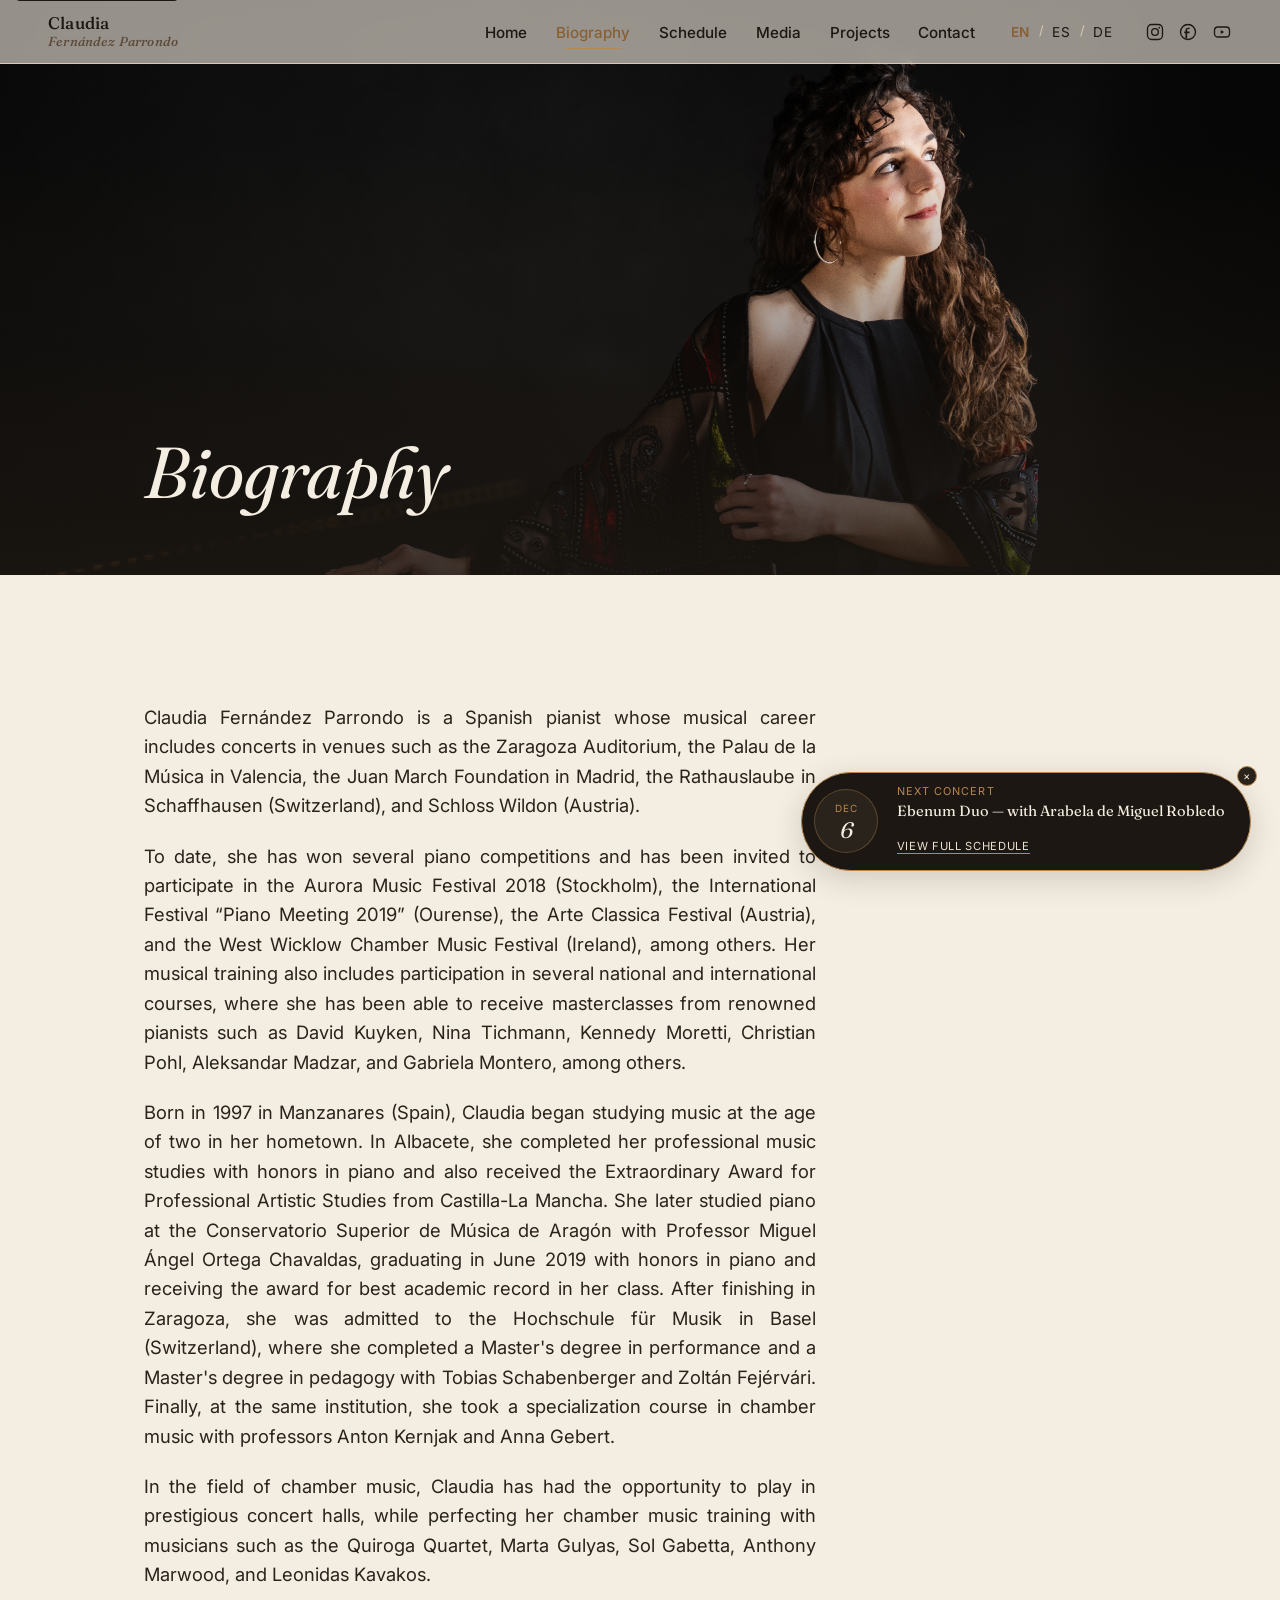
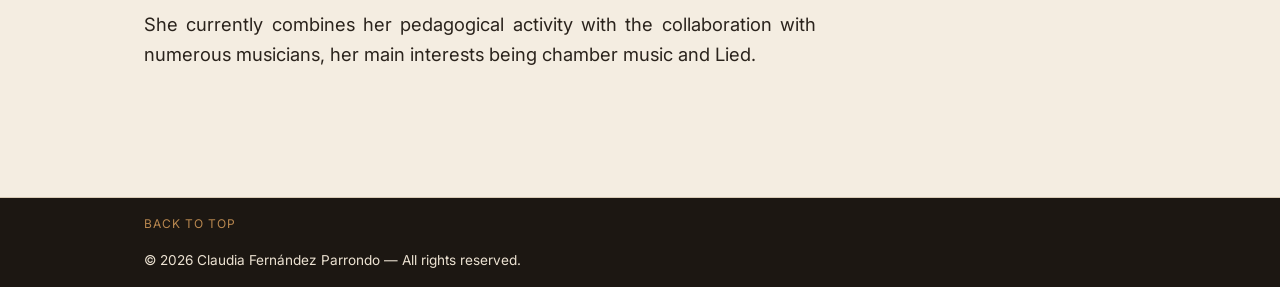
==== commit eb9df931: "Add files via upload" ====
--- a/bio.html
+++ b/bio.html
@@ -37,7 +37,7 @@
   >
   <meta
     property="og:image"
-    content="https://www.claudiafernandezparrondo.com/assets/images/og-image.jpg"
+    content="https://www.claudiafernandezparrondo.com/assets/og-image.jpg"
   >
   <meta property="og:image:width" content="1200">
   <meta property="og:image:height" content="630">
@@ -492,7 +492,7 @@
       </button>
 
     </div>
-
+<div class="scroll-progress" id="scrollProgress"></div>
   </header>
 
 
@@ -507,40 +507,40 @@
          BIOGRAPHY HERO
          ================================================================ -->
 
-    <section
-      class="bio-hero bio-hero--bio"
-      aria-label="Biography"
+  <section
+  class="page-hero page-hero--bio"
+  aria-label="Biography"
+>
+
+  <div class="page-hero__media">
+
+    <img
+      class="page-hero__image"
+      src="assets/bio-hero.jpg"
+      alt=""
+      fetchpriority="high"
     >
 
-      <div class="bio-hero__media">
-
-        <img
-          class="bio-hero__image"
-          src="assets/bio-hero.jpg"
-          alt=""
-          fetchpriority="high"
-        >
-
-        <div
-          class="bio-hero__scrim"
-          aria-hidden="true"
-        ></div>
-
-      </div>
-
-
-      <div class="bio-hero__content">
-
-        <h1
-          class="bio-hero__title"
-          data-i18n="sections.bio"
-        >
-          Biography
-        </h1>
-
-      </div>
-
-    </section>
+    <div
+      class="page-hero__scrim"
+      aria-hidden="true"
+    ></div>
+
+  </div>
+
+
+  <div class="page-hero__content">
+
+    <h1
+      class="page-hero__title"
+      data-i18n="sections.bio"
+    >
+      Biography
+    </h1>
+
+  </div>
+
+</section>
 
 
     <!-- ================================================================
--- a/css/style.css
+++ b/css/style.css
@@ -3,7 +3,13 @@
    Design tokens: "Golden Hour"
    ========================================================================== */
 
+
+/* ==========================================================================
+   DESIGN TOKENS
+   ========================================================================== */
+
 :root {
+  /* Colors */
   --color-ink: #1c1712;
   --color-ink-soft: #2a231c;
   --color-parchment: #f4ede1;
@@ -14,6 +20,7 @@
   --color-line: #d8cbb6;
   --color-white: #fffdf9;
 
+  /* Typography */
   --font-display: "Fraunces", "Iowan Old Style", Georgia, serif;
   --font-body: "Inter", -apple-system, BlinkMacSystemFont, "Segoe UI", sans-serif;
 
@@ -23,12 +30,20 @@
   --step-body: clamp(1rem, 0.4vw + 0.9rem, 1.15rem);
   --step-eyebrow: clamp(0.72rem, 0.3vw + 0.65rem, 0.85rem);
 
+  /* Layout */
   --content-max: 68rem;
   --content-pad: 1.25rem;
   --space-section: clamp(4rem, 10vw, 8rem);
-
+  --header-height: 5rem;
+
+  /* Motion */
   --ease: cubic-bezier(0.22, 1, 0.36, 1);
 }
+
+
+/* ==========================================================================
+   RESPONSIVE TOKENS
+   ========================================================================== */
 
 @media (min-width: 700px) {
   :root {
@@ -38,7 +53,7 @@
 
 
 /* ==========================================================================
-   RESET
+   RESET / BASE
    ========================================================================== */
 
 *,
@@ -50,6 +65,2005 @@
 html {
   scroll-behavior: smooth;
 }
+
+body {
+  margin: 0;
+  padding-top: var(--header-height);
+
+  background: var(--color-parchment);
+  color: var(--color-ink);
+
+  font-family: var(--font-body);
+  font-size: var(--step-body);
+  line-height: 1.6;
+
+  -webkit-font-smoothing: antialiased;
+}
+
+img {
+  display: block;
+  max-width: 100%;
+}
+
+a {
+  color: inherit;
+}
+
+ul {
+  margin: 0;
+  padding: 0;
+  list-style: none;
+}
+
+h1,
+h2,
+h3,
+p {
+  margin: 0;
+}
+
+
+/* ==========================================================================
+   ACCESSIBILITY
+   ========================================================================== */
+
+.sr-only {
+  position: absolute;
+
+  width: 1px;
+  height: 1px;
+
+  padding: 0;
+  margin: -1px;
+
+  overflow: hidden;
+
+  clip: rect(0, 0, 0, 0);
+
+  white-space: nowrap;
+  border: 0;
+}
+
+.skip-link {
+  position: absolute;
+  top: -3rem;
+  left: 1rem;
+
+  z-index: 1000;
+
+  padding: 0.6rem 1rem;
+
+  background: var(--color-ink);
+  color: var(--color-parchment);
+
+  border-radius: 0 0 4px 4px;
+
+  transition: top 0.2s var(--ease);
+}
+
+.skip-link:focus {
+  top: 0;
+}
+
+:focus-visible {
+  outline: 2px solid var(--color-amber);
+  outline-offset: 3px;
+}
+
+
+/* ==========================================================================
+   MOTION — SCROLL REVEAL
+   ========================================================================== */
+
+.reveal {
+  opacity: 0;
+  transform: translateY(24px);
+
+  transition:
+    opacity 1.4s var(--ease),
+    transform 1.4s var(--ease);
+}
+
+.reveal.is-visible {
+  opacity: 1;
+  transform: translateY(0);
+}
+
+
+/* ==========================================================================
+   HEADER
+   ========================================================================== */
+
+.site-header {
+  position: fixed;
+  top: 0;
+  right: 0;
+  left: 0;
+
+  z-index: 100;
+
+  width: 100%;
+
+  background: rgba(244, 237, 225, 0.6);
+
+  backdrop-filter: blur(8px);
+
+  border-bottom: 1px solid var(--color-line);
+}
+
+.site-header__inner {
+  display: flex;
+  align-items: center;
+
+  width: 100%;
+
+  margin: 0 auto;
+  padding: 0.9rem var(--content-pad);
+
+  gap: 0;
+}
+
+
+/* --------------------------------------------------------------------------
+   Header — Scroll progress
+   -------------------------------------------------------------------------- */
+
+.scroll-progress {
+  position: absolute;
+  left: 0;
+  bottom: -1px;
+
+  z-index: 101;
+
+  width: 0%;
+  height: 2px;
+
+  background: linear-gradient(
+    to right,
+    var(--color-amber-deep),
+    var(--color-amber)
+  );
+
+  transition: width 0.1s linear;
+}
+
+
+/* --------------------------------------------------------------------------
+   Header — Name
+   -------------------------------------------------------------------------- */
+
+.site-header__name {
+  display: flex;
+  flex-direction: column;
+
+  flex-shrink: 0;
+
+  font-family: var(--font-display);
+  font-size: 1.05rem;
+  font-weight: 500;
+  line-height: 1.15;
+
+  letter-spacing: 0.01em;
+  text-decoration: none;
+}
+
+.site-header__surname {
+  color: var(--color-coffee);
+
+  font-size: 0.78em;
+  font-style: italic;
+}
+
+
+/* --------------------------------------------------------------------------
+   Header — Navigation
+   -------------------------------------------------------------------------- */
+
+.primary-nav {
+  display: none;
+}
+
+.primary-nav__list {
+  display: flex;
+  align-items: center;
+
+  gap: 1.8rem;
+}
+
+.primary-nav__list a {
+  position: relative;
+
+  color: var(--color-ink);
+
+  font-family: var(--font-body);
+  font-size: 0.95rem;
+  font-weight: 500;
+
+  white-space: nowrap;
+  text-decoration: none;
+
+  transition: color 0.2s var(--ease);
+}
+
+.primary-nav__list a:hover,
+.primary-nav__list a:focus-visible {
+  color: var(--color-amber-deep);
+}
+
+/* Active page */
+.primary-nav__list a[aria-current="page"] {
+  color: var(--color-amber-deep);
+}
+
+/* Navigation underline */
+.primary-nav__list a::after {
+  content: "";
+
+  position: absolute;
+  left: 50%;
+  bottom: -0.45rem;
+
+  width: 0;
+  height: 1px;
+
+  background: var(--color-amber);
+
+  transform: translateX(-50%);
+
+  transition: width 0.35s var(--ease);
+}
+
+.primary-nav__list a[aria-current="page"]::after,
+.primary-nav__list a:hover::after,
+.primary-nav__list a:focus-visible::after {
+  width: 3.5rem;
+}
+
+
+/* --------------------------------------------------------------------------
+   Header — Social icons
+   -------------------------------------------------------------------------- */
+
+.social-icons {
+  display: flex;
+  align-items: center;
+
+  gap: 0.85rem;
+}
+
+.social-icons a {
+  display: flex;
+
+  color: var(--color-ink);
+
+  transition: color 0.2s var(--ease);
+}
+
+.social-icons a:hover,
+.social-icons a:focus-visible {
+  color: var(--color-amber-deep);
+}
+
+/* Desktop copy */
+.social-icons--in-header {
+  display: none;
+}
+
+/* Mobile copy */
+.social-icons--in-nav {
+  margin-top: 2.5rem;
+  padding-top: 1.5rem;
+
+  border-top: 1px solid rgba(244, 237, 225, 0.2);
+}
+
+.social-icons--in-nav a {
+  color: var(--color-parchment);
+}
+
+.social-icons--in-nav a:hover,
+.social-icons--in-nav a:focus-visible {
+  color: var(--color-amber);
+}
+
+
+/* --------------------------------------------------------------------------
+   Header — Language switch
+   -------------------------------------------------------------------------- */
+
+.lang-switch {
+  display: none;
+  align-items: center;
+
+  flex-shrink: 0;
+
+  gap: 0.55rem;
+
+  white-space: nowrap;
+}
+
+.lang-switch__btn {
+  padding: 0.2rem 0;
+
+  background: none;
+  border: none;
+
+  color: var(--color-ink);
+
+  font-family: var(--font-body);
+  font-size: 0.85rem;
+
+  letter-spacing: 0.05em;
+
+  cursor: pointer;
+
+  transition: color 0.2s var(--ease);
+}
+
+.lang-switch__btn:hover,
+.lang-switch__btn:focus-visible {
+  color: var(--color-amber-deep);
+}
+
+.lang-switch__btn.is-active {
+  color: var(--color-amber-deep);
+  font-weight: 600;
+}
+
+.lang-switch__separator {
+  color: var(--color-line);
+
+  font-size: 0.8rem;
+
+  user-select: none;
+}
+
+
+/* --------------------------------------------------------------------------
+   Header — Mobile toggle
+   -------------------------------------------------------------------------- */
+
+.nav-toggle {
+  display: flex;
+  flex-direction: column;
+  justify-content: center;
+
+  width: 2.4rem;
+  height: 2.4rem;
+
+  margin-left: auto;
+  padding: 0;
+
+  background: none;
+  border: none;
+
+  gap: 5px;
+
+  cursor: pointer;
+}
+
+.nav-toggle__bar {
+  width: 100%;
+  height: 2px;
+
+  background: var(--color-ink);
+
+  transition:
+    transform 0.3s var(--ease),
+    opacity 0.3s var(--ease);
+}
+
+.nav-toggle[aria-expanded="true"] .nav-toggle__bar:nth-child(1) {
+  transform: translateY(7px) rotate(45deg);
+}
+
+.nav-toggle[aria-expanded="true"] .nav-toggle__bar:nth-child(2) {
+  opacity: 0;
+}
+
+.nav-toggle[aria-expanded="true"] .nav-toggle__bar:nth-child(3) {
+  transform: translateY(-7px) rotate(-45deg);
+}
+
+
+/* ==========================================================================
+   MOBILE NAVIGATION
+   ========================================================================== */
+
+@media (max-width: 899px) {
+  .primary-nav {
+    position: fixed;
+    inset: 0 0 0 auto;
+
+    display: flex;
+    flex-direction: column;
+    justify-content: center;
+
+    width: min(85vw, 22rem);
+    height: 100dvh;
+
+    padding: 6rem 2rem 2rem;
+
+    background: var(--color-ink);
+    color: var(--color-parchment);
+
+    transform: translateX(100%);
+
+    transition: transform 0.35s var(--ease);
+  }
+
+  .primary-nav.is-open {
+    transform: translateX(0);
+  }
+
+  .primary-nav__list {
+    display: flex;
+    flex-direction: column;
+    align-items: flex-start;
+
+    gap: 1.4rem;
+  }
+
+  .primary-nav__list a {
+    color: var(--color-parchment);
+
+    font-family: var(--font-display);
+    font-size: 1.6rem;
+    font-weight: 400;
+  }
+
+  .primary-nav__list a:hover,
+  .primary-nav__list a:focus-visible {
+    color: var(--color-amber);
+  }
+}
+
+
+/* ==========================================================================
+   DESKTOP HEADER
+   ========================================================================== */
+
+@media (min-width: 900px) {
+  .site-header__inner {
+    width: 100%;
+
+    padding-right: var(--content-pad);
+    padding-left: var(--content-pad);
+  }
+
+  .primary-nav {
+    display: block;
+    margin-left: auto;
+  }
+
+  .lang-switch {
+    display: flex;
+
+    margin-left: 2.2rem;
+  }
+
+  .social-icons--in-header {
+    display: flex;
+
+    margin-left: 2rem;
+  }
+
+  .social-icons--in-nav,
+  .nav-toggle {
+    display: none;
+  }
+}
+
+
+/* ==========================================================================
+   HERO
+   ========================================================================== */
+
+.hero {
+  position: relative;
+
+  display: flex;
+  align-items: flex-end;
+
+  min-height: calc(93svh + var(--header-height));
+  margin-top: calc(-1 * var(--header-height));
+
+  overflow: hidden;
+}
+
+.hero__media {
+  position: absolute;
+  inset: 0;
+}
+
+.hero__image {
+  width: 100%;
+  height: 100%;
+
+  object-fit: cover;
+  object-position: 75% 30%;
+}
+
+.hero__scrim {
+  position: absolute;
+  inset: 0;
+
+  background: linear-gradient(
+    to top,
+    rgba(28, 23, 18, 0.92) 0%,
+    rgba(28, 23, 18, 0.55) 32%,
+    rgba(28, 23, 18, 0.05) 60%
+  );
+}
+
+.hero__content {
+  position: relative;
+  z-index: 2;
+
+  width: 100%;
+  max-width: var(--content-max);
+
+  margin: 0 auto;
+
+  padding:
+    0
+    var(--content-pad)
+    clamp(2.5rem, 8vh, 5rem);
+
+  color: var(--color-parchment);
+}
+
+.hero__eyebrow {
+  margin-bottom: 0.8rem;
+
+  color: var(--color-amber);
+
+  font-size: var(--step-eyebrow);
+
+  text-transform: uppercase;
+  letter-spacing: 0.22em;
+}
+
+.hero__name {
+  font-family: var(--font-display);
+  font-size: var(--step-name);
+  font-weight: 400;
+  line-height: 0.95;
+
+  letter-spacing: -0.01em;
+}
+
+.hero__name-line {
+  display: block;
+}
+
+.hero__name-line--last {
+  color: var(--color-parchment-dim);
+
+  font-style: italic;
+  font-weight: 300;
+}
+
+.hero__tagline {
+  max-width: 30rem;
+
+  margin-top: 1.4rem;
+
+  color: var(--color-parchment-dim);
+
+  font-size: clamp(1rem, 0.4vw + 0.95rem, 1.2rem);
+}
+
+.hero__cta {
+  display: inline-flex;
+  flex-direction: column;
+
+  gap: 0.4rem;
+
+  margin-top: 2.4rem;
+
+  color: var(--color-parchment);
+
+  font-size: 0.85rem;
+
+  letter-spacing: 0.12em;
+  text-decoration: none;
+  text-transform: uppercase;
+}
+
+.hero__cta-line {
+  display: block;
+
+  width: 2.5rem;
+  height: 1px;
+
+  background: var(--color-amber);
+
+  transition: width 0.3s var(--ease);
+}
+
+.hero__cta:hover .hero__cta-line,
+.hero__cta:focus-visible .hero__cta-line {
+  width: 4.5rem;
+}
+
+
+/* ==========================================================================
+   BIO HERO
+   ========================================================================== */
+
+.page-hero {
+  position: relative;
+
+  display: flex;
+  align-items: flex-end;
+
+  height: calc(clamp(320px, 55vh, 560px) + var(--header-height));
+
+  margin-top: calc(-1 * var(--header-height));
+
+  overflow: hidden;
+}
+
+.page-hero__media {
+  position: absolute;
+  inset: 0;
+}
+
+.page-hero__image {
+  width: 100%;
+  height: 100%;
+
+  object-fit: cover;
+  object-position: center 0%;
+}
+
+.page-hero__scrim {
+  position: absolute;
+  inset: 0;
+
+  background: linear-gradient(
+    to top,
+    rgba(28, 23, 18, 0.85) 0%,
+    rgba(28, 23, 18, 0.35) 45%,
+    rgba(28, 23, 18, 0.05) 75%
+  );
+}
+
+.page-hero__content {
+  position: relative;
+  z-index: 2;
+
+  width: 100%;
+  max-width: var(--content-max);
+
+  margin: 0 auto;
+
+  padding:
+    0
+    var(--content-pad)
+    clamp(1.5rem, 5vh, 3rem);
+}
+
+.page-hero__title {
+  color: var(--color-parchment);
+
+  font-family: var(--font-display);
+  font-size: clamp(2.2rem, 6vw + 1rem, 4.5rem);
+  font-style: italic;
+  font-weight: 400;
+}
+
+
+/* ==========================================================================
+   SECTIONS
+   ========================================================================== */
+
+.section {
+  padding: var(--space-section) 0;
+
+  border-bottom: 1px solid var(--color-line);
+}
+
+.section__inner {
+  max-width: var(--content-max);
+
+  margin: 0 auto;
+  padding: 0 var(--content-pad);
+}
+
+.section__title {
+  display: flex;
+  align-items: baseline;
+
+  gap: 1.1rem;
+
+  margin-bottom: clamp(2rem, 5vw, 3.5rem);
+
+  font-family: var(--font-display);
+  font-size: var(--step-h2);
+  font-weight: 400;
+}
+
+.section__title-rule {
+  flex-shrink: 0;
+
+  width: clamp(2rem, 6vw, 4rem);
+  height: 1px;
+
+  background: var(--color-amber);
+}
+
+
+/* ==========================================================================
+   BIO TEASER
+   ========================================================================== */
+
+.bio-teaser__text {
+  max-width: 38rem;
+
+  margin-bottom: 1.8rem;
+
+  color: var(--color-ink-soft);
+
+  font-family: var(--font-display);
+  font-size: clamp(1.1rem, 0.5vw + 1rem, 1.35rem);
+  font-weight: 300;
+  line-height: 1.5;
+}
+
+.text-link {
+  display: inline-flex;
+  flex-direction: column;
+
+  gap: 0.4rem;
+
+  color: var(--color-amber-deep);
+
+  font-size: 0.85rem;
+
+  letter-spacing: 0.12em;
+  text-decoration: none;
+  text-transform: uppercase;
+}
+
+.text-link__line {
+  display: block;
+
+  width: 2.5rem;
+  height: 1px;
+
+  background: var(--color-amber);
+
+  transition: width 0.3s var(--ease);
+}
+
+.text-link:hover .text-link__line,
+.text-link:focus-visible .text-link__line {
+  width: 4.5rem;
+}
+
+
+/* ==========================================================================
+   BIO
+   ========================================================================== */
+
+.bio__text {
+  display: flex;
+  flex-direction: column;
+
+  max-width: 42rem;
+
+  gap: 1.3rem;
+
+  color: var(--color-ink-soft);
+
+  font-size: var(--step-body);
+
+  text-align: justify;
+  hyphens: auto;
+}
+
+.bio__text p {
+  margin: 0;
+}
+
+
+/* --------------------------------------------------------------------------
+   Bio — Venues
+   -------------------------------------------------------------------------- */
+
+.venues {
+  margin-top: clamp(3rem, 6vw, 4.5rem);
+  padding-top: clamp(2rem, 4vw, 3rem);
+
+  border-top: 1px solid var(--color-line);
+}
+
+.venues__title {
+  margin-bottom: 1.2rem;
+
+  color: var(--color-amber-deep);
+
+  font-size: var(--step-eyebrow);
+
+  letter-spacing: 0.15em;
+  text-transform: uppercase;
+}
+
+.venues__list {
+  display: flex;
+  flex-wrap: wrap;
+
+  gap: 0.6rem 1rem;
+}
+
+.venues__list li {
+  color: var(--color-coffee);
+
+  font-family: var(--font-display);
+  font-size: 1.05rem;
+  font-style: italic;
+}
+
+.venues__list li:not(:last-child)::after {
+  content: "·";
+
+  margin-left: 1rem;
+
+  color: var(--color-amber);
+
+  font-style: normal;
+}
+
+
+/* ==========================================================================
+   SCHEDULE
+   ========================================================================== */
+
+/* --------------------------------------------------------------------------
+   Schedule — Tabs
+   -------------------------------------------------------------------------- */
+
+.schedule-tabs {
+  display: flex;
+  align-items: flex-end;
+
+  gap: 2rem;
+
+  margin-bottom: 2.8rem;
+
+  border-bottom: 1px solid var(--color-line);
+}
+
+.schedule-tab {
+  position: relative;
+
+  padding: 0 0 0.75rem;
+
+  background: none;
+  border: none;
+
+  color: var(--color-coffee);
+
+  font-family: var(--font-display);
+  font-size: 1.08rem;
+  font-style: italic;
+  font-weight: 400;
+
+  cursor: pointer;
+
+  transition: color 0.25s var(--ease);
+}
+
+.schedule-tab::after {
+  content: "";
+
+  position: absolute;
+  left: 0;
+  bottom: -1px;
+
+  width: 100%;
+  height: 1px;
+
+  background: var(--color-amber-deep);
+
+  transform: scaleX(0);
+  transform-origin: left;
+
+  transition: transform 0.3s var(--ease);
+}
+
+.schedule-tab.is-active {
+  color: var(--color-ink);
+}
+
+.schedule-tab.is-active::after {
+  transform: scaleX(1);
+}
+
+.schedule-tab:hover,
+.schedule-tab:focus-visible {
+  color: var(--color-amber-deep);
+}
+
+
+/* --------------------------------------------------------------------------
+   Schedule — Lists
+   -------------------------------------------------------------------------- */
+
+.schedule-list {
+  display: flex;
+  flex-direction: column;
+}
+
+/*
+ * Necessário para o JavaScript controlar as tabs.
+ */
+.schedule-list[hidden] {
+  display: none !important;
+}
+
+
+/* --------------------------------------------------------------------------
+   Schedule — Years
+   -------------------------------------------------------------------------- */
+
+.schedule-year {
+  position: relative;
+
+  margin-top: 3.2rem;
+  padding: 0 0 0.7rem;
+
+  color: var(--color-amber-deep);
+
+  font-family: var(--font-display);
+  font-size: 1.15rem;
+  font-style: italic;
+  font-weight: 400;
+
+  border-bottom: 1px solid var(--color-line);
+}
+
+.schedule-year:first-child {
+  margin-top: 0;
+}
+
+.schedule-year:not(:first-child) {
+  margin-top: 4rem;
+}
+
+
+/* --------------------------------------------------------------------------
+   Schedule — Items
+   -------------------------------------------------------------------------- */
+
+.schedule-item {
+  display: grid;
+
+  grid-template-columns: 4.5rem minmax(0, 1fr);
+
+  column-gap: 1.5rem;
+
+  padding: 1.5rem 0.75rem 1.5rem 0;
+
+  border-bottom: 1px solid var(--color-line);
+
+  transition:
+    background-color 0.3s var(--ease),
+    padding-left 0.3s var(--ease),
+    border-color 0.3s var(--ease);
+}
+
+
+/*
+ * Alternância dos eventos
+ *
+ * O HTML contém .schedule-year e .schedule-item como <li>.
+ * A sintaxe "nth-child(even of .schedule-item)" conta apenas
+ * os elementos .schedule-item.
+ */
+
+.schedule-item:nth-child(even of .schedule-item) {
+  background: rgba(216, 203, 182, 0.18);
+}
+
+
+/* First event after a year heading */
+.schedule-year + .schedule-item {
+  padding-top: 1.7rem;
+}
+
+
+/* --------------------------------------------------------------------------
+   Schedule — Hover
+   -------------------------------------------------------------------------- */
+
+.schedule-item:hover {
+  padding-left: 0.75rem;
+
+  background: rgba(184, 135, 79, 0.1);
+
+  border-bottom-color: var(--color-amber);
+}
+
+.schedule-item:hover .schedule-item__day {
+  color: var(--color-ink);
+}
+
+.schedule-item:hover .schedule-item__title {
+  color: var(--color-amber-deep);
+}
+
+
+/* --------------------------------------------------------------------------
+   Schedule — Date
+   -------------------------------------------------------------------------- */
+
+.schedule-item__datebox {
+  display: flex;
+  flex-direction: column;
+  align-items: center;
+  justify-content: flex-start;
+
+  padding-top: 0.05rem;
+
+  line-height: 1;
+  text-align: center;
+}
+
+.schedule-item__day {
+  color: var(--color-amber-deep);
+
+  font-family: var(--font-display);
+  font-size: 1.65rem;
+  font-style: italic;
+  font-weight: 400;
+
+  transition: color 0.25s var(--ease);
+}
+
+.schedule-item__month {
+  margin-top: 0.35rem;
+
+  color: var(--color-coffee);
+
+  font-family: var(--font-body);
+  font-size: 0.65rem;
+  font-weight: 500;
+
+  letter-spacing: 0.12em;
+  text-transform: uppercase;
+}
+
+
+/* --------------------------------------------------------------------------
+   Schedule — Information
+   -------------------------------------------------------------------------- */
+
+.schedule-item__info {
+  min-width: 0;
+}
+
+.schedule-item__title {
+  margin: 0 0 0.3rem;
+
+  color: var(--color-ink);
+
+  font-family: var(--font-display);
+  font-size: 1.08rem;
+  font-weight: 400;
+  line-height: 1.35;
+
+  transition: color 0.25s var(--ease);
+}
+
+.schedule-item__venue {
+  margin: 0 0 0.25rem;
+
+  color: var(--color-coffee);
+
+  font-family: var(--font-body);
+  font-size: 0.82rem;
+  line-height: 1.45;
+}
+
+.schedule-item__program {
+  margin: 0;
+
+  color: var(--color-coffee);
+
+  font-family: var(--font-display);
+  font-size: 0.82rem;
+  font-style: italic;
+  line-height: 1.45;
+}
+
+
+/* --------------------------------------------------------------------------
+   Schedule — Past events
+   -------------------------------------------------------------------------- */
+
+.schedule-past__title {
+  margin: 3rem 0 1.5rem;
+  padding-top: 2rem;
+
+  color: var(--color-coffee);
+
+  font-family: var(--font-display);
+  font-size: 1.3rem;
+  font-style: italic;
+
+  border-top: 1px solid var(--color-line);
+}
+
+.schedule-list--past {
+  opacity: 0.65;
+}
+
+.schedule-list--past .schedule-item__day,
+.schedule-list--past .schedule-item__date {
+  color: var(--color-coffee);
+}
+
+.schedule-list--past .schedule-item__month,
+.schedule-list--past .schedule-item__venue,
+.schedule-list--past .schedule-item__program {
+  color: var(--color-coffee);
+  opacity: 0.78;
+}
+
+.schedule-list--past .schedule-item__title {
+  color: var(--color-ink-soft);
+}
+
+
+/* ==========================================================================
+   EMPTY STATE
+   ========================================================================== */
+
+.empty-state {
+  padding: 2rem 0;
+
+  color: var(--color-coffee);
+
+  font-family: var(--font-display);
+  font-size: 1.05rem;
+  font-style: italic;
+
+  border-top: 1px solid var(--color-line);
+}
+
+
+/* ==========================================================================
+   MEDIA
+   ========================================================================== */
+
+.media-grid {
+  display: grid;
+
+  grid-template-columns: 1fr;
+
+  gap: 1.8rem;
+}
+
+.media-card {
+  background: var(--color-white);
+
+  border: 1px solid var(--color-line);
+}
+
+.media-card__frame {
+  position: relative;
+
+  aspect-ratio: 16 / 9;
+
+  background: var(--color-ink);
+}
+
+.media-card__frame iframe {
+  position: absolute;
+  inset: 0;
+
+  width: 100%;
+  height: 100%;
+
+  border: 0;
+}
+
+.media-card__body {
+  padding: 1.2rem 1.4rem;
+}
+
+.media-card__title {
+  margin-bottom: 0.3rem;
+
+  font-family: var(--font-display);
+  font-size: 1.15rem;
+}
+
+.media-card__meta {
+  color: var(--color-coffee);
+
+  font-size: 0.85rem;
+}
+
+@media (min-width: 640px) {
+  .media-grid {
+    grid-template-columns: repeat(2, 1fr);
+  }
+}
+
+
+/* ==========================================================================
+   PROJECTS — GRID / PREVIEW
+   ========================================================================== */
+
+.projects-grid {
+  display: grid;
+
+  grid-template-columns: 1fr;
+
+  gap: 1.8rem;
+
+  margin-bottom: 1.8rem;
+}
+
+.project-card {
+  display: block;
+
+  color: inherit;
+
+  text-decoration: none;
+}
+
+.project-card__media {
+  position: relative;
+
+  aspect-ratio: 4 / 3;
+
+  overflow: hidden;
+}
+
+.project-card__image {
+  width: 100%;
+  height: 100%;
+
+  object-fit: cover;
+
+  transition: transform 0.4s var(--ease);
+}
+
+.project-card:hover .project-card__image,
+.project-card:focus-visible .project-card__image {
+  transform: scale(1.04);
+}
+
+.project-card__scrim {
+  position: absolute;
+  inset: 0;
+
+  background: linear-gradient(
+    to top,
+    rgba(28, 20, 15, 0.85) 0%,
+    rgba(28, 20, 15, 0.15) 55%,
+    transparent 75%
+  );
+
+  pointer-events: none;
+}
+
+.project-card__title {
+  position: absolute;
+  left: 0;
+  right: 0;
+  bottom: 0.9rem;
+
+  margin: 0;
+  padding: 0 1rem;
+
+  color: var(--color-parchment);
+
+  font-family: var(--font-display);
+  font-size: 1.3rem;
+  font-style: italic;
+  font-weight: 400;
+
+  text-align: center;
+}
+
+.project-card__caption {
+  margin-top: 0.8rem;
+
+  text-align: center;
+}
+
+.project-card__caption-line {
+  display: inline-block;
+
+  width: 1.6rem;
+  height: 1px;
+
+  margin-bottom: 0.5rem;
+
+  background: var(--color-amber);
+}
+
+.project-card__meta {
+  margin: 0;
+
+  color: var(--color-coffee);
+
+  font-size: 0.82rem;
+}
+
+
+/* ==========================================================================
+   PROJECTS — DETAILED PAGE
+   ========================================================================== */
+
+/*
+ * Formato A:
+ * blocos grandes alternados com imagem, título e texto.
+ */
+
+.projects-detailed {
+  display: flex;
+  flex-direction: column;
+
+  gap: 3rem;
+}
+
+.project-block {
+  display: grid;
+
+  grid-template-columns: 1fr;
+
+  grid-template-areas:
+    "title"
+    "image"
+    "text";
+
+  gap: 1rem;
+}
+
+.project-block:not(:first-child) {
+  padding-top: 3rem;
+
+  border-top: 1px solid var(--color-line);
+}
+
+.project-block__title {
+  grid-area: title;
+
+  color: var(--color-ink);
+
+  font-family: "Allura", cursive;
+  font-size: 2.2rem;
+  font-weight: 700;
+}
+
+.project-block__image {
+  grid-area: image;
+
+  width: 100%;
+
+  aspect-ratio: 4 / 3;
+
+  object-fit: cover;
+}
+
+.project-block__text-wrap {
+  grid-area: text;
+}
+
+.project-block__text {
+  max-width: 38rem;
+
+  margin-bottom: 1.2rem;
+
+  color: var(--color-ink-soft);
+
+  line-height: 1.6;
+
+  text-align: justify;
+  hyphens: auto;
+}
+
+
+/* ==========================================================================
+   CONTACT
+   ========================================================================== */
+
+.contact__intro {
+  margin-bottom: 1rem;
+
+  color: var(--color-coffee);
+}
+
+.contact__details {
+  display: flex;
+  flex-direction: column;
+
+  gap: 0.8rem;
+}
+
+.contact__email {
+  width: fit-content;
+
+  color: inherit;
+
+  font-family: var(--font-display);
+  font-size: clamp(1.4rem, 3vw, 2rem);
+  font-style: italic;
+
+  text-decoration: none;
+
+  border-bottom: 1px solid var(--color-amber);
+}
+
+.contact__social {
+  display: flex;
+  flex-wrap: wrap;
+
+  gap: 1.2rem;
+
+  margin-top: 0.6rem;
+}
+
+.contact__social a {
+  color: var(--color-coffee);
+
+  font-size: 0.9rem;
+
+  letter-spacing: 0.05em;
+  text-decoration: none;
+  text-transform: uppercase;
+
+  border-bottom: 1px solid transparent;
+
+  transition:
+    border-color 0.2s var(--ease),
+    color 0.2s var(--ease);
+}
+
+.contact__social a:hover,
+.contact__social a:focus-visible {
+  color: var(--color-amber-deep);
+
+  border-color: var(--color-amber);
+}
+
+
+/* ==========================================================================
+   FOOTER
+   ========================================================================== */
+
+.site-footer {
+  background: var(--color-ink);
+  color: var(--color-parchment-dim);
+}
+
+.site-footer__inner {
+  display: flex;
+  flex-direction: column;
+
+  max-width: var(--content-max);
+
+  margin: 0 auto;
+  padding: 1rem var(--content-pad);
+
+  gap: 1rem;
+
+  font-size: 0.85rem;
+}
+
+.site-footer__top {
+  width: fit-content;
+
+  color: var(--color-amber);
+
+  font-size: 0.75rem;
+
+  letter-spacing: 0.08em;
+  text-decoration: none;
+  text-transform: uppercase;
+}
+
+
+/* ==========================================================================
+   FLOATING CARD — NEXT CONCERT
+   ========================================================================== */
+
+.floating-concert {
+  position: fixed;
+  right: 1.2rem;
+  bottom: 1.2rem;
+
+  z-index: 200;
+
+  display: flex;
+  align-items: center;
+
+  gap: 1rem;
+
+  padding: 0.65rem 1.35rem 0.65rem 0.65rem;
+
+  background: var(--color-ink);
+
+  border: 1px solid var(--color-amber);
+  border-radius: 999px;
+
+  box-shadow: 0 8px 30px rgba(28, 23, 18, 0.16);
+
+  transition:
+    transform 0.3s var(--ease),
+    box-shadow 0.3s var(--ease),
+    border-color 0.3s var(--ease);
+}
+
+.floating-concert:hover {
+  transform: translateY(-2px);
+
+  border-color: var(--color-amber-deep);
+
+  box-shadow: 0 12px 34px rgba(28, 23, 18, 0.22);
+}
+
+
+/* --------------------------------------------------------------------------
+   Floating concert — Badge
+   -------------------------------------------------------------------------- */
+
+.floating-concert__badge {
+  display: flex;
+  flex-direction: column;
+  align-items: center;
+  justify-content: center;
+
+  flex-shrink: 0;
+
+  width: 56px;
+  height: 56px;
+
+  color: var(--color-parchment);
+
+  background: var(--color-ink-soft);
+
+  border: 1px solid rgba(184, 135, 79, 0.35);
+  border-radius: 50%;
+
+  transition:
+    background-color 0.3s var(--ease),
+    transform 0.3s var(--ease);
+}
+
+.floating-concert:hover .floating-concert__badge {
+  background: var(--color-coffee);
+
+  transform: scale(1.03);
+}
+
+.floating-concert__badge-month {
+  color: var(--color-amber);
+
+  font-family: var(--font-body);
+  font-size: 0.55rem;
+
+  letter-spacing: 0.08em;
+  text-transform: uppercase;
+}
+
+.floating-concert__badge-day {
+  margin-top: 0.1rem;
+
+  font-family: var(--font-display);
+  font-size: 1.2rem;
+  font-style: italic;
+  line-height: 1;
+}
+
+
+/* --------------------------------------------------------------------------
+   Floating concert — Content
+   -------------------------------------------------------------------------- */
+
+.floating-concert__content {
+  display: flex;
+  flex-direction: column;
+  justify-content: center;
+
+  min-width: 0;
+
+  padding: 0.15rem 0;
+}
+
+.floating-concert__label {
+  margin: 0 0 0.25rem;
+
+  color: var(--color-amber);
+
+  font-family: var(--font-body);
+  font-size: 0.62rem;
+  line-height: 1.2;
+
+  letter-spacing: 0.1em;
+  text-transform: uppercase;
+}
+
+.floating-concert__venue {
+  margin: 0 0 0.4rem;
+
+  color: var(--color-parchment);
+
+  font-family: var(--font-display);
+  font-size: 0.9rem;
+  line-height: 1.3;
+
+  white-space: nowrap;
+}
+
+.floating-concert__link {
+  display: inline-block;
+  align-self: flex-start;
+
+  color: var(--color-parchment-dim);
+
+  font-family: var(--font-body);
+  font-size: 0.65rem;
+  line-height: 1.3;
+
+  letter-spacing: 0.06em;
+  text-decoration: none;
+  text-transform: uppercase;
+
+  border-bottom: 1px solid var(--color-amber);
+
+  transition:
+    color 0.2s var(--ease),
+    border-color 0.2s var(--ease);
+}
+
+.floating-concert__link:hover,
+.floating-concert__link:focus-visible {
+  color: var(--color-amber);
+
+  border-color: var(--color-parchment);
+}
+
+
+/* --------------------------------------------------------------------------
+   Floating concert — Close button
+   -------------------------------------------------------------------------- */
+
+.floating-concert__close {
+  position: absolute;
+  top: -0.4rem;
+  right: -0.4rem;
+
+  display: flex;
+  align-items: center;
+  justify-content: center;
+
+  width: 1.25rem;
+  height: 1.25rem;
+
+  padding: 0;
+
+  color: var(--color-parchment-dim);
+
+  background: var(--color-ink-soft);
+
+  border: 1px solid var(--color-amber);
+  border-radius: 50%;
+
+  font-family: var(--font-body);
+  font-size: 0.7rem;
+  font-weight: 400;
+  line-height: 1;
+
+  cursor: pointer;
+
+  transition:
+    color 0.2s var(--ease),
+    background-color 0.2s var(--ease),
+    transform 0.2s var(--ease);
+}
+
+.floating-concert__close:hover {
+  color: var(--color-amber);
+
+  background: var(--color-ink);
+
+  transform: rotate(90deg);
+}
+
+
+/* ==========================================================================
+   RESPONSIVE — MOBILE
+   ========================================================================== */
+
+@media (max-width: 700px) {
+  .hero {
+    min-height: calc(55svh + var(--header-height));
+  }
+
+  .hero__image {
+    object-position: 85% 25%;
+  }
+
+  .page-hero--projects {
+    min-height: calc(200px + var(--header-height));
+    max-height: calc(300px + var(--header-height));
+
+    height: auto;
+
+    aspect-ratio: 21 / 10;
+  }
+
+  .page-hero--projects .page-hero__image {
+    object-position: left 100%;
+  }
+}
+
+
+/* ==========================================================================
+   RESPONSIVE — SCHEDULE MOBILE
+   ========================================================================== */
+
+@media (max-width: 600px) {
+  .schedule-tabs {
+    gap: 1.5rem;
+
+    margin-bottom: 2.2rem;
+  }
+
+  .schedule-tab {
+    font-size: 1rem;
+  }
+
+  .schedule-year {
+    margin-top: 2.8rem;
+
+    font-size: 1.05rem;
+  }
+
+  .schedule-year:not(:first-child) {
+    margin-top: 3.2rem;
+  }
+
+  .schedule-item {
+    grid-template-columns: 3.8rem minmax(0, 1fr);
+
+    column-gap: 1rem;
+
+    padding: 1.3rem 0.5rem 1.3rem 0;
+  }
+
+  .schedule-year + .schedule-item {
+    padding-top: 1.5rem;
+  }
+
+  .schedule-item__day {
+    font-size: 1.45rem;
+  }
+
+  .schedule-item__month {
+    font-size: 0.6rem;
+  }
+
+  .schedule-item__title {
+    font-size: 1rem;
+  }
+
+  .schedule-item__venue,
+  .schedule-item__program {
+    font-size: 0.78rem;
+  }
+
+  .schedule-item:hover {
+    padding-left: 0.5rem;
+  }
+}
+
+
+/* ==========================================================================
+   RESPONSIVE — MOBILE BIO / PROJECT HERO
+   ========================================================================== */
+
+@media (max-width: 899px) {
+  /* Bio page */
+  .page-hero--bio {
+    align-items: flex-start;
+  }
+
+  .page-hero--bio .page-hero__content {
+    padding:
+      clamp(1.5rem, 5vh, 3rem)
+      var(--content-pad)
+      0;
+  }
+
+  /* Projects page */
+  .page-hero--projects {
+    align-items: flex-start;
+  }
+
+  .page-hero--projects .page-hero__content {
+    padding:
+      clamp(1.5rem, 5vh, 3rem)
+      var(--content-pad)
+      0;
+  }
+
+  .page-hero--bio .page-hero__title,
+  .page-hero--projects .page-hero__title {
+    text-shadow: 0 2px 30px rgba(0, 0, 0, 0.75);
+  }
+}
+
+
+/* ==========================================================================
+   RESPONSIVE — PROJECTS GRID
+   ========================================================================== */
+
+@media (min-width: 640px) {
+  .projects-grid {
+    grid-template-columns: repeat(2, 1fr);
+  }
+
+  .project-card__title {
+    font-size: 1.5rem;
+  }
+}
+
+
+/* ==========================================================================
+   RESPONSIVE — DETAILED PROJECTS
+   ========================================================================== */
+
+@media (min-width: 800px) {
+  .project-block {
+    grid-template-columns: 1fr 1fr;
+
+    grid-template-areas:
+      "image title"
+      "image text";
+
+    align-items: start;
+
+    gap: 0 3rem;
+  }
+
+  .project-block__title {
+    align-self: end;
+
+    font-size: 2.8rem;
+  }
+
+  .project-block:nth-child(even) {
+    grid-template-areas:
+      "title image"
+      "text image";
+  }
+
+  .project-block__image {
+    height: 100%;
+  }
+
+  /*
+   * Mantido no breakpoint original para preservar o comportamento existente.
+   */
+  #projects-preview {
+    padding-top: clamp(1rem, 2vw, 2rem);
+  }
+}
+
+
+/* ==========================================================================
+   RESPONSIVE — FLOATING CONCERT
+   ========================================================================== */
+
+@media (max-width: 480px) {
+  .floating-concert {
+    right: 0.9rem;
+    bottom: 0.9rem;
+
+    max-width: calc(100vw - 1.8rem);
+
+    gap: 0.75rem;
+
+    padding: 0.55rem 1rem 0.55rem 0.55rem;
+  }
+
+  .floating-concert__badge {
+    width: 50px;
+    height: 50px;
+  }
+
+  .floating-concert__badge-month {
+    font-size: 0.5rem;
+  }
+
+  .floating-concert__badge-day {
+    font-size: 1.1rem;
+  }
+
+  .floating-concert__label {
+    font-size: 0.57rem;
+  }
+
+  .floating-concert__venue {
+    max-width: 10rem;
+
+    font-size: 0.78rem;
+
+    white-space: normal;
+  }
+
+  .floating-concert__link {
+    font-size: 0.6rem;
+  }
+}
+
+
+/* ==========================================================================
+   RESPONSIVE — DESKTOP FLOATING CONCERT
+   ========================================================================== */
+
+@media (min-width: 900px) {
+  .floating-concert {
+    right: 1.8rem;
+    bottom: 1.8rem;
+
+    gap: 1.15rem;
+
+    padding: 0.75rem 1.6rem 0.75rem 0.75rem;
+  }
+
+  .floating-concert__badge {
+    width: 64px;
+    height: 64px;
+  }
+
+  .floating-concert__badge-month {
+    font-size: 0.62rem;
+  }
+
+  .floating-concert__badge-day {
+    font-size: 1.4rem;
+  }
+
+  .floating-concert__label {
+    margin-bottom: 0.3rem;
+
+    font-size: 0.68rem;
+  }
+
+  .floating-concert__venue {
+    margin-bottom: 0.45rem;
+
+    font-size: 0.92rem;
+  }
+
+  .floating-concert__link {
+    font-size: 0.7rem;
+  }
+}
+
+
+/* ==========================================================================
+   SCHEDULE — SPECIAL PAGE HERO
+   ========================================================================== */
+
+.page-hero--schedule .page-hero__image {
+  object-position: center 5%;
+}
+
+
+/* ==========================================================================
+   REDUCED MOTION
+   ========================================================================== */
 
 @media (prefers-reduced-motion: reduce) {
   html {
@@ -64,1335 +2078,18 @@
     transition-duration: 0.01ms !important;
     scroll-behavior: auto !important;
   }
-}
-
-body {
-  margin: 0;
-
-  background: var(--color-parchment);
-  color: var(--color-ink);
-
-  font-family: var(--font-body);
-  font-size: var(--step-body);
-  line-height: 1.6;
-
-  -webkit-font-smoothing: antialiased;
-}
-
-img {
-  max-width: 100%;
-  display: block;
-}
-
-a {
-  color: inherit;
-}
-
-ul {
-  margin: 0;
-  padding: 0;
-  list-style: none;
-}
-
-h1,
-h2,
-h3,
-p {
-  margin: 0;
-}
-
-
-/* ==========================================================================
-   ACCESSIBILITY
-   ========================================================================== */
-
-.sr-only {
-  position: absolute;
-
-  width: 1px;
-  height: 1px;
-
-  padding: 0;
-  margin: -1px;
-
-  overflow: hidden;
-
-  clip: rect(0, 0, 0, 0);
-
-  white-space: nowrap;
-
-  border: 0;
-}
-
-.skip-link {
-  position: absolute;
-
-  top: -3rem;
-  left: 1rem;
-
-  background: var(--color-ink);
-  color: var(--color-parchment);
-
-  padding: 0.6rem 1rem;
-
-  z-index: 1000;
-
-  border-radius: 0 0 4px 4px;
-
-  transition: top 0.2s var(--ease);
-}
-
-.skip-link:focus {
-  top: 0;
-}
-
-:focus-visible {
-  outline: 2px solid var(--color-amber);
-  outline-offset: 3px;
-}
-
-
-/* ==========================================================================
-   HEADER
-   ========================================================================== */
-
-.site-header {
-  position: sticky;
-
-  top: 0;
-
-  z-index: 100;
-
-  background: rgba(244, 237, 225, 0.9);
-
-  backdrop-filter: blur(8px);
-
-  border-bottom: 1px solid var(--color-line);
-}
-
-.site-header__inner {
-  width: 100%;
-
-  margin: 0 auto;
-
-  padding: 0.9rem var(--content-pad);
-
-  display: flex;
-
-  align-items: center;
-
-  gap: 0;
-}
-
-
-/* ==========================================================================
-   HEADER — NAME
-   ========================================================================== */
-
-.site-header__name {
-  font-family: var(--font-display);
-
-  font-weight: 500;
-
-  font-size: 1.05rem;
-
-  text-decoration: none;
-
-  letter-spacing: 0.01em;
-
-  display: flex;
-
-  flex-direction: column;
-
-  line-height: 1.15;
-
-  flex-shrink: 0;
-}
-
-.site-header__surname {
-  font-size: 0.78em;
-
-  color: var(--color-coffee);
-
-  font-style: italic;
-}
-
-
-/* ==========================================================================
-   HEADER — NAVIGATION
-   ========================================================================== */
-
-.primary-nav {
-  display: none;
-}
-
-.primary-nav__list {
-  display: flex;
-
-  align-items: center;
-
-  gap: 1.8rem;
-}
-
-.primary-nav__list a {
-  text-decoration: none;
-
-  font-family: var(--font-body);
-
-  font-size: 0.95rem;
-
-  font-weight: 500;
-
-  color: var(--color-ink);
-
-  white-space: nowrap;
-
-  transition: color 0.2s var(--ease);
-}
-
-.primary-nav__list a:hover,
-.primary-nav__list a:focus-visible {
-  color: var(--color-amber-deep);
-}
-
-
-/* ==========================================================================
-   HEADER — SOCIAL ICONS
-   ========================================================================== */
-
-.social-icons {
-  display: flex;
-
-  align-items: center;
-
-  gap: 0.85rem;
-}
-
-.social-icons a {
-  color: var(--color-ink);
-
-  display: flex;
-
-  transition: color 0.2s var(--ease);
-}
-
-.social-icons a:hover,
-.social-icons a:focus-visible {
-  color: var(--color-amber-deep);
-}
-
-
-/* Desktop copy */
-.social-icons--in-header {
-  display: none;
-}
-
-
-/* Mobile copy */
-.social-icons--in-nav {
-  margin-top: 2.5rem;
-
-  padding-top: 1.5rem;
-
-  border-top: 1px solid rgba(244, 237, 225, 0.2);
-}
-
-.social-icons--in-nav a {
-  color: var(--color-parchment);
-}
-
-.social-icons--in-nav a:hover,
-.social-icons--in-nav a:focus-visible {
-  color: var(--color-amber);
-}
-
-
-/* ==========================================================================
-   HEADER — LANGUAGES
-   ========================================================================== */
-
-.lang-switch {
-  display: none;
-
-  align-items: center;
-
-  gap: 0.55rem;
-
-  white-space: nowrap;
-
-  flex-shrink: 0;
-}
-
-.lang-switch__btn {
-  background: none;
-
-  border: none;
-
-  padding: 0.2rem 0;
-
-  color: var(--color-ink);
-
-  font-family: var(--font-body);
-
-  font-size: 0.85rem;
-
-  letter-spacing: 0.05em;
-
-  cursor: pointer;
-
-  transition: color 0.2s var(--ease);
-}
-
-.lang-switch__btn:hover,
-.lang-switch__btn:focus-visible {
-  color: var(--color-amber-deep);
-}
-
-.lang-switch__btn.is-active {
-  color: var(--color-amber-deep);
-
-  font-weight: 600;
-}
-
-.lang-switch__separator {
-  color: var(--color-line);
-
-  font-size: 0.8rem;
-
-  user-select: none;
-}
-
-
-/* ==========================================================================
-   HEADER — MOBILE BUTTON
-   ========================================================================== */
-
-.nav-toggle {
-  margin-left: auto;
-
-  display: flex;
-
-  flex-direction: column;
-
-  justify-content: center;
-
-  gap: 5px;
-
-  width: 2.4rem;
-
-  height: 2.4rem;
-
-  padding: 0;
-
-  background: none;
-
-  border: none;
-
-  cursor: pointer;
-}
-
-.nav-toggle__bar {
-  width: 100%;
-
-  height: 2px;
-
-  background: var(--color-ink);
-
-  transition:
-    transform 0.3s var(--ease),
-    opacity 0.3s var(--ease);
-}
-
-.nav-toggle[aria-expanded="true"]
-.nav-toggle__bar:nth-child(1) {
-  transform: translateY(7px) rotate(45deg);
-}
-
-.nav-toggle[aria-expanded="true"]
-.nav-toggle__bar:nth-child(2) {
-  opacity: 0;
-}
-
-.nav-toggle[aria-expanded="true"]
-.nav-toggle__bar:nth-child(3) {
-  transform: translateY(-7px) rotate(-45deg);
-}
-
-
-/* ==========================================================================
-   DESKTOP HEADER
-   ========================================================================== */
-
-@media (min-width: 900px) {
-
-  .site-header__inner {
-    /*
-      O nome fica à esquerda.
-
-      O conjunto NAV + IDIOMAS + SOCIAIS
-      é empurrado para a direita.
-    */
-
-    display: flex;
-
-    align-items: center;
-
-    width: 100%;
-
-    padding-left: var(--content-pad);
-    padding-right: var(--content-pad);
-  }
-
-
-  /* ----------------------------------
-     NAV
-     ---------------------------------- */
-
-  .primary-nav {
-    display: block;
-
-    margin-left: auto;
-  }
-
-  .primary-nav__list {
-    display: flex;
-
-    align-items: center;
-
-    gap: 1.8rem;
-  }
-
-
-  /* ----------------------------------
-     LANGUAGES
-     ---------------------------------- */
-
-  .lang-switch {
-    display: flex;
-
-    align-items: center;
-
-    gap: 0.55rem;
-
-    margin-left: 2.2rem;
-  }
-
-
-  /* ----------------------------------
-     SOCIALS
-     ---------------------------------- */
-
-  .social-icons--in-header {
-    display: flex;
-
-    align-items: center;
-
-    gap: 0.85rem;
-
-    margin-left: 2rem;
-  }
-
-
-  /* ----------------------------------
-     MOBILE ELEMENTS OFF
-     ---------------------------------- */
-
-  .social-icons--in-nav {
-    display: none;
-  }
-
-  .nav-toggle {
-    display: none;
-  }
-}
-
-
-/* ==========================================================================
-   MOBILE NAVIGATION
-   ========================================================================== */
-
-@media (max-width: 899px) {
-
-  .primary-nav {
-    position: fixed;
-
-    inset: 0 0 0 auto;
-
-    width: min(85vw, 22rem);
-
-    height: 100vh;
-
-    background: var(--color-ink);
-
-    color: var(--color-parchment);
-
-    padding: 6rem 2rem 2rem;
-
-    transform: translateX(100%);
-
-    transition: transform 0.35s var(--ease);
-
-    display: flex;
-
-    flex-direction: column;
-
-    justify-content: center;
-  }
-
-  .primary-nav.is-open {
-    transform: translateX(0);
-  }
-
-  .primary-nav__list {
-    display: flex;
-
-    flex-direction: column;
-
-    align-items: flex-start;
-
-    gap: 1.4rem;
-  }
-
-  .primary-nav__list a {
-    font-family: var(--font-display);
-
-    font-size: 1.6rem;
-
-    font-weight: 400;
-
-    color: var(--color-parchment);
-  }
-
-  .primary-nav__list a:hover,
-  .primary-nav__list a:focus-visible {
-    color: var(--color-amber);
-  }
-}
-
-
-/* ==========================================================================
-   HERO
-   ========================================================================== */
-
-.hero {
-  position: relative;
-
-  min-height: 93svh;
-
-  display: flex;
-
-  align-items: flex-end;
-
-  overflow: hidden;
-}
-
-.hero__media {
-  position: absolute;
-
-  inset: 0;
-}
-
-.hero__image {
-  width: 100%;
-
-  height: 100%;
-
-  object-fit: cover;
-
-  object-position: 75% 30%;
-}
-
-.hero__scrim {
-  position: absolute;
-
-  inset: 0;
-
-  background: linear-gradient(
-    to top,
-    rgba(28, 23, 18, 0.92) 0%,
-    rgba(28, 23, 18, 0.55) 32%,
-    rgba(28, 23, 18, 0.05) 60%
-  );
-}
-
-.hero__content {
-  position: relative;
-
-  z-index: 2;
-
-  color: var(--color-parchment);
-
-  width: 100%;
-
-  max-width: var(--content-max);
-
-  margin: 0 auto;
-
-  padding:
-    0
-    var(--content-pad)
-    clamp(2.5rem, 8vh, 5rem);
-}
-
-.hero__eyebrow {
-  font-size: var(--step-eyebrow);
-
-  text-transform: uppercase;
-
-  letter-spacing: 0.22em;
-
-  color: var(--color-amber);
-
-  margin-bottom: 0.8rem;
-}
-
-.hero__name {
-  font-family: var(--font-display);
-
-  font-weight: 400;
-
-  font-size: var(--step-name);
-
-  line-height: 0.95;
-
-  letter-spacing: -0.01em;
-}
-
-.hero__name-line {
-  display: block;
-}
-
-.hero__name-line--last {
-  font-style: italic;
-
-  font-weight: 300;
-
-  color: var(--color-parchment-dim);
-}
-
-.hero__tagline {
-  margin-top: 1.4rem;
-
-  max-width: 30rem;
-
-  font-size: clamp(
-    1rem,
-    0.4vw + 0.95rem,
-    1.2rem
-  );
-
-  color: var(--color-parchment-dim);
-}
-
-.hero__cta {
-  display: inline-flex;
-
-  flex-direction: column;
-
-  gap: 0.4rem;
-
-  margin-top: 2.4rem;
-
-  text-decoration: none;
-
-  color: var(--color-parchment);
-
-  font-size: 0.85rem;
-
-  letter-spacing: 0.12em;
-
-  text-transform: uppercase;
-}
-
-.hero__cta-line {
-  display: block;
-
-  width: 2.5rem;
-
-  height: 1px;
-
-  background: var(--color-amber);
-
-  transition: width 0.3s var(--ease);
-}
-
-.hero__cta:hover .hero__cta-line,
-.hero__cta:focus-visible .hero__cta-line {
-  width: 4.5rem;
-}
-
-.bio-hero {
-  position: relative;
-  height: clamp(320px, 55vh, 560px);
-  display: flex;
-  align-items: flex-end;
-  overflow: hidden;
-}
-.bio-hero__media {
-  position: absolute;
-  inset: 0;
-}
-.bio-hero__image {
-  width: 100%;
-  height: 100%;
-  object-fit: cover;
-  object-position: center 5%;
-}
-.bio-hero__scrim {
-  position: absolute;
-  inset: 0;
-  background: linear-gradient(
-    to top,
-    rgba(28, 23, 18, 0.85) 0%,
-    rgba(28, 23, 18, 0.35) 45%,
-    rgba(28, 23, 18, 0.05) 75%
-  );
-}
-.bio-hero__content {
-  position: relative;
-  z-index: 2;
-  width: 100%;
-  max-width: var(--content-max);
-  margin: 0 auto;
-  padding: 0 var(--content-pad) clamp(1.5rem, 5vh, 3rem);
-}
-.bio-hero__title {
-  font-family: var(--font-display);
-  font-weight: 400;
-  font-style: italic;
-  font-size: clamp(2.2rem, 6vw + 1rem, 4.5rem);
-  color: var(--color-parchment);
-}
-
-/* ================================================================ MOBILE ================================================================ */ 
-
-
-/* ==========================================================================
-   SECTIONS
-   ========================================================================== */
-
-.section {
-  padding: var(--space-section) 0;
-
-  border-bottom: 1px solid var(--color-line);
-}
-
-.section__inner {
-  max-width: var(--content-max);
-
-  margin: 0 auto;
-
-  padding: 0 var(--content-pad);
-}
-
-.section__title {
-  font-family: var(--font-display);
-
-  font-weight: 400;
-
-  font-size: var(--step-h2);
-
-  display: flex;
-
-  align-items: baseline;
-
-  gap: 1.1rem;
-
-  margin-bottom: clamp(2rem, 5vw, 3.5rem);
-}
-
-.section__title-rule {
-  width: clamp(2rem, 6vw, 4rem);
-
-  height: 1px;
-
-  background: var(--color-amber);
-
-  flex-shrink: 0;
-}
-
-
-/* ==========================================================================
-   BIO TEASER
-   ========================================================================== */
-
-.bio-teaser__text {
-  max-width: 38rem;
-
-  color: var(--color-ink-soft);
-
-  font-size: clamp(
-    1.1rem,
-    0.5vw + 1rem,
-    1.35rem
-  );
-
-  font-family: var(--font-display);
-
-  font-weight: 300;
-
-  line-height: 1.5;
-
-  margin-bottom: 1.8rem;
-}
-
-.text-link {
-  display: inline-flex;
-
-  flex-direction: column;
-
-  gap: 0.4rem;
-
-  text-decoration: none;
-
-  color: var(--color-amber-deep);
-
-  font-size: 0.85rem;
-
-  letter-spacing: 0.12em;
-
-  text-transform: uppercase;
-}
-
-.text-link__line {
-  display: block;
-
-  width: 2.5rem;
-
-  height: 1px;
-
-  background: var(--color-amber);
-
-  transition: width 0.3s var(--ease);
-}
-
-.text-link:hover .text-link__line,
-.text-link:focus-visible .text-link__line {
-  width: 4.5rem;
-}
-
-
-/* ==========================================================================
-   BIO
-   ========================================================================== */
-
-.bio__text {
-  max-width: 42rem;
-  display: flex;
-  flex-direction: column;
-  gap: 1.3rem;
-  color: var(--color-ink-soft);
-  font-size: var(--step-body);
-  text-align: justify;
-  hyphens: auto;
-}
-
-.bio__text p {
-  margin: 0;
-}
-
-.venues {
-  margin-top: clamp(3rem, 6vw, 4.5rem);
-
-  padding-top: clamp(2rem, 4vw, 3rem);
-
-  border-top: 1px solid var(--color-line);
-}
-
-.venues__title {
-  font-size: var(--step-eyebrow);
-
-  text-transform: uppercase;
-
-  letter-spacing: 0.15em;
-
-  color: var(--color-amber-deep);
-
-  margin-bottom: 1.2rem;
-}
-
-.venues__list {
-  display: flex;
-
-  flex-wrap: wrap;
-
-  gap: 0.6rem 1rem;
-}
-
-.venues__list li {
-  font-family: var(--font-display);
-
-  font-style: italic;
-
-  font-size: 1.05rem;
-
-  color: var(--color-coffee);
-}
-
-.venues__list li:not(:last-child)::after {
-  content: "·";
-
-  margin-left: 1rem;
-
-  color: var(--color-amber);
-
-  font-style: normal;
-}
-
-
-/* ==========================================================================
-   SCHEDULE
-   ========================================================================== */
-
-.schedule-list {
-  display: flex;
-
-  flex-direction: column;
-}
-
-.schedule-item {
-  display: grid;
-
-  grid-template-columns: auto 1fr;
-
-  gap: 0.3rem 1.5rem;
-
-  padding: 1.5rem 0;
-
-  border-top: 1px solid var(--color-line);
-}
-
-.schedule-list li:last-child {
-  border-bottom: 1px solid var(--color-line);
-}
-
-.schedule-item__date {
-  font-family: var(--font-display);
-
-  font-style: italic;
-
-  color: var(--color-amber-deep);
-
-  font-size: 1.1rem;
-
-  white-space: nowrap;
-}
-
-.schedule-item__title {
-  font-weight: 600;
-}
-
-.schedule-item__venue {
-  grid-column: 2;
-
-  color: var(--color-coffee);
-
-  font-size: 0.95rem;
-}
-
-.schedule-item__program {
-  grid-column: 2;
-
-  font-size: 0.9rem;
-
-  color: var(--color-coffee);
-
-  font-style: italic;
-}
-
-@media (min-width: 640px) {
-
-  .schedule-item {
-    grid-template-columns: 9rem 1fr;
-
-    align-items: baseline;
-  }
-}
-
-
-/* ==========================================================================
-   MEDIA
-   ========================================================================== */
-
-.media-grid {
-  display: grid;
-  gap: 1.8rem;
-  grid-template-columns: 1fr;
-}
-
-.media-card {
-  background: var(--color-white);
-  border: 1px solid var(--color-line);
-}
-
-.media-card__frame {
-  position: relative;
-  aspect-ratio: 16 / 9;
-  background: var(--color-ink);
-}
-
-.media-card__frame iframe {
-  position: absolute;
-  inset: 0;
-  width: 100%;
-  height: 100%;
-  border: 0;
-}
-
-.media-card__body {
-  padding: 1.2rem 1.4rem;
-}
-
-.media-card__title {
-  font-family: var(--font-display);
-  font-size: 1.15rem;
-  margin-bottom: 0.3rem;
-}
-
-.media-card__meta {
-  font-size: 0.85rem;
-  color: var(--color-coffee);
-}
-
-@media (min-width: 640px) {
-  .media-grid {
-    grid-template-columns: repeat(2, 1fr);
-  }
-}
-
-
-/* ==========================================================================
-   PROJECTS — foto a sangue com nome sobreposto, legenda centrada por baixo
-   ========================================================================== */
-
-.projects-grid {
-  display: grid;
-  gap: 1.8rem;
-  grid-template-columns: 1fr;
-  margin-bottom: 1.8rem;
-}
-
-.project-card {
-  display: block;
-  text-decoration: none;
-  color: inherit;
-}
-
-.project-card__media {
-  position: relative;
-  aspect-ratio: 4 / 3;
-  overflow: hidden;
-}
-
-.project-card__image {
-  width: 100%;
-  height: 100%;
-  object-fit: cover;
-  transition: transform 0.4s var(--ease);
-}
-.project-card:hover .project-card__image,
-.project-card:focus-visible .project-card__image {
-  transform: scale(1.04);
-}
-
-.project-card__scrim {
-  position: absolute;
-  inset: 0;
-  background: linear-gradient(
-    to top,
-    rgba(28, 20, 15, 0.85) 0%,
-    rgba(28, 20, 15, 0.15) 55%,
-    transparent 75%
-  );
-  pointer-events: none;
-}
-
-.project-card__title {
-  position: absolute;
-  left: 0;
-  right: 0;
-  bottom: 0.9rem;
-  margin: 0;
-  padding: 0 1rem;
-  text-align: center;
-  font-family: var(--font-display);
-  font-style: italic;
-  font-weight: 400;
-  font-size: 1.3rem;
-  color: var(--color-parchment);
-}
-
-.project-card__caption {
-  text-align: center;
-  margin-top: 0.8rem;
-}
-
-.project-card__caption-line {
-  display: inline-block;
-  width: 1.6rem;
-  height: 1px;
-  background: var(--color-amber);
-  margin-bottom: 0.5rem;
-}
-
-.project-card__meta {
-  margin: 0;
-  font-size: 0.82rem;
-  color: var(--color-coffee);
-}
-
-@media (min-width: 640px) {
-  .projects-grid {
-    grid-template-columns: repeat(2, 1fr);
-  }
-  .project-card__title {
-    font-size: 1.5rem;
-  }
-}
-
-
-/* ==========================================================================
-   EMPTY STATE
-   ========================================================================== */
-
-.empty-state {
-  color: var(--color-coffee);
-  font-style: italic;
-  font-family: var(--font-display);
-  font-size: 1.05rem;
-  padding: 2rem 0;
-  border-top: 1px solid var(--color-line);
-}
-
-
-/* ==========================================================================
-   CONTACT
-   ========================================================================== */
-
-.contact__intro {
-  color: var(--color-coffee);
-
-  margin-bottom: 1rem;
-}
-
-.contact__details {
-  display: flex;
-
-  flex-direction: column;
-
-  gap: 0.8rem;
-}
-
-.contact__email {
-  font-family: var(--font-display);
-
-  font-size: clamp(1.4rem, 3vw, 2rem);
-
-  font-style: italic;
-
-  text-decoration: none;
-
-  border-bottom: 1px solid var(--color-amber);
-
-  width: fit-content;
-}
-
-.contact__social {
-  display: flex;
-
-  gap: 1.2rem;
-
-  margin-top: 0.6rem;
-
-  flex-wrap: wrap;
-}
-
-.contact__social a {
-  text-decoration: none;
-
-  font-size: 0.9rem;
-
-  letter-spacing: 0.05em;
-
-  text-transform: uppercase;
-
-  color: var(--color-coffee);
-
-  border-bottom: 1px solid transparent;
-
-  transition:
-    border-color 0.2s var(--ease),
-    color 0.2s var(--ease);
-}
-
-.contact__social a:hover,
-.contact__social a:focus-visible {
-  color: var(--color-amber-deep);
-
-  border-color: var(--color-amber);
-}
-
-
-/* ==========================================================================
-   FOOTER
-   ========================================================================== */
-
-.site-footer {
-  background: var(--color-ink);
-
-  color: var(--color-parchment-dim);
-}
-
-.site-footer__inner {
-  max-width: var(--content-max);
-
-  margin: 0 auto;
-
-  padding: 3rem var(--content-pad);
-
-  display: flex;
-
-  flex-direction: column;
-
-  gap: 1.2rem;
-
-  font-size: 0.85rem;
-}
-
-.site-footer__top {
-  text-decoration: none;
-
-  color: var(--color-amber);
-
-  letter-spacing: 0.08em;
-
-  text-transform: uppercase;
-
-  font-size: 0.75rem;
-
-  width: fit-content;
-}
-
-/* ==========================================================================
-   PROJECTS DETAILED (projects.html) — formato A: blocos grandes alternados
-   ========================================================================== */
-
-.projects-detailed {
-  display: flex;
-  flex-direction: column;
-  gap: 3rem;
-}
-
-.project-block:not(:first-child) {
-  border-top: 1px solid var(--color-line);
-  padding-top: 3rem;
-}
-
-.project-block {
-  display: grid;
-  grid-template-columns: 1fr;
-  grid-template-areas:
-    "title"
-    "image"
-    "text";
-  gap: 1rem;
-}
-
-.project-block__title {
-  grid-area: title;
-  font-family: 'Allura', cursive;
-  font-size: 2.2rem;
-  font-weight: 700;
-  color: var(--color-ink);
-}
-
-.project-block__image {
-  grid-area: image;
-  width: 100%;
-  aspect-ratio: 4 / 3;
-  object-fit: cover;
-}
-
-.project-block__text-wrap {
-  grid-area: text;
-}
-
-.project-block__text {
-  color: var(--color-ink-soft);
-  line-height: 1.6;
-  margin-bottom: 1.2rem;
-  max-width: 38rem;
-  text-align: justify;
-  hyphens: auto;
-}
-
-@media (min-width: 800px) {
-  .project-block {
-    grid-template-columns: 1fr 1fr;
-    grid-template-areas:
-      "image title"
-      "image text";
-    align-items: start;
-    gap: 0 3rem;
-  }
-  .project-block__title {
-    font-size: 2.8rem;
-    align-self: end;
-  }
-  .project-block:nth-child(even) {
-    grid-template-areas:
-      "title image"
-      "text image";
-  }
-  .project-block__image {
-    height: 100%;
-  }
-
-#projects-preview {
-  padding-top: clamp(1rem, 2vw, 2rem);
-}
-
-  }
-
-  @media (max-width: 700px) {
-  .hero {
-    min-height: 55svh;
-  }
-  .hero__image {
-    object-position: 85% 25%;
-  }
-
-.bio-hero--compact {
-  aspect-ratio: 21 / 10;
-  height: auto;
-  max-height: 300px;
-  min-height: 200px;
-}
-
-}
-
-@media (max-width: 899px) {
-
-  /* Posição do texto — bio.html (só mobile) */
-  .bio-hero--bio {
-    align-items: flex-start;
-  }
-  .bio-hero--bio .bio-hero__content {
-    padding: clamp(1.5rem, 5vh, 3rem) var(--content-pad) 0;
-  }
-
-  /* Posição do texto — projects.html (só mobile) */
-  .bio-hero--compact {
-    align-items: flex-start;
-  }
-
-  
-  .bio-hero--bio .bio-hero__title,
-.bio-hero--compact .bio-hero__title {
-  text-shadow: 0 2px 30px rgba(0, 0, 0, 1.5);
-}
-
-}
-.bio-hero--schedule .bio-hero__image {
-  object-position: center 20%;
-}
+
+  .reveal {
+    opacity: 1;
+    transform: none;
+
+    transition: none;
+  }
+
+  body.js-page-transitions {
+    opacity: 1;
+    transform: none;
+
+    transition: none;
+  }
+}
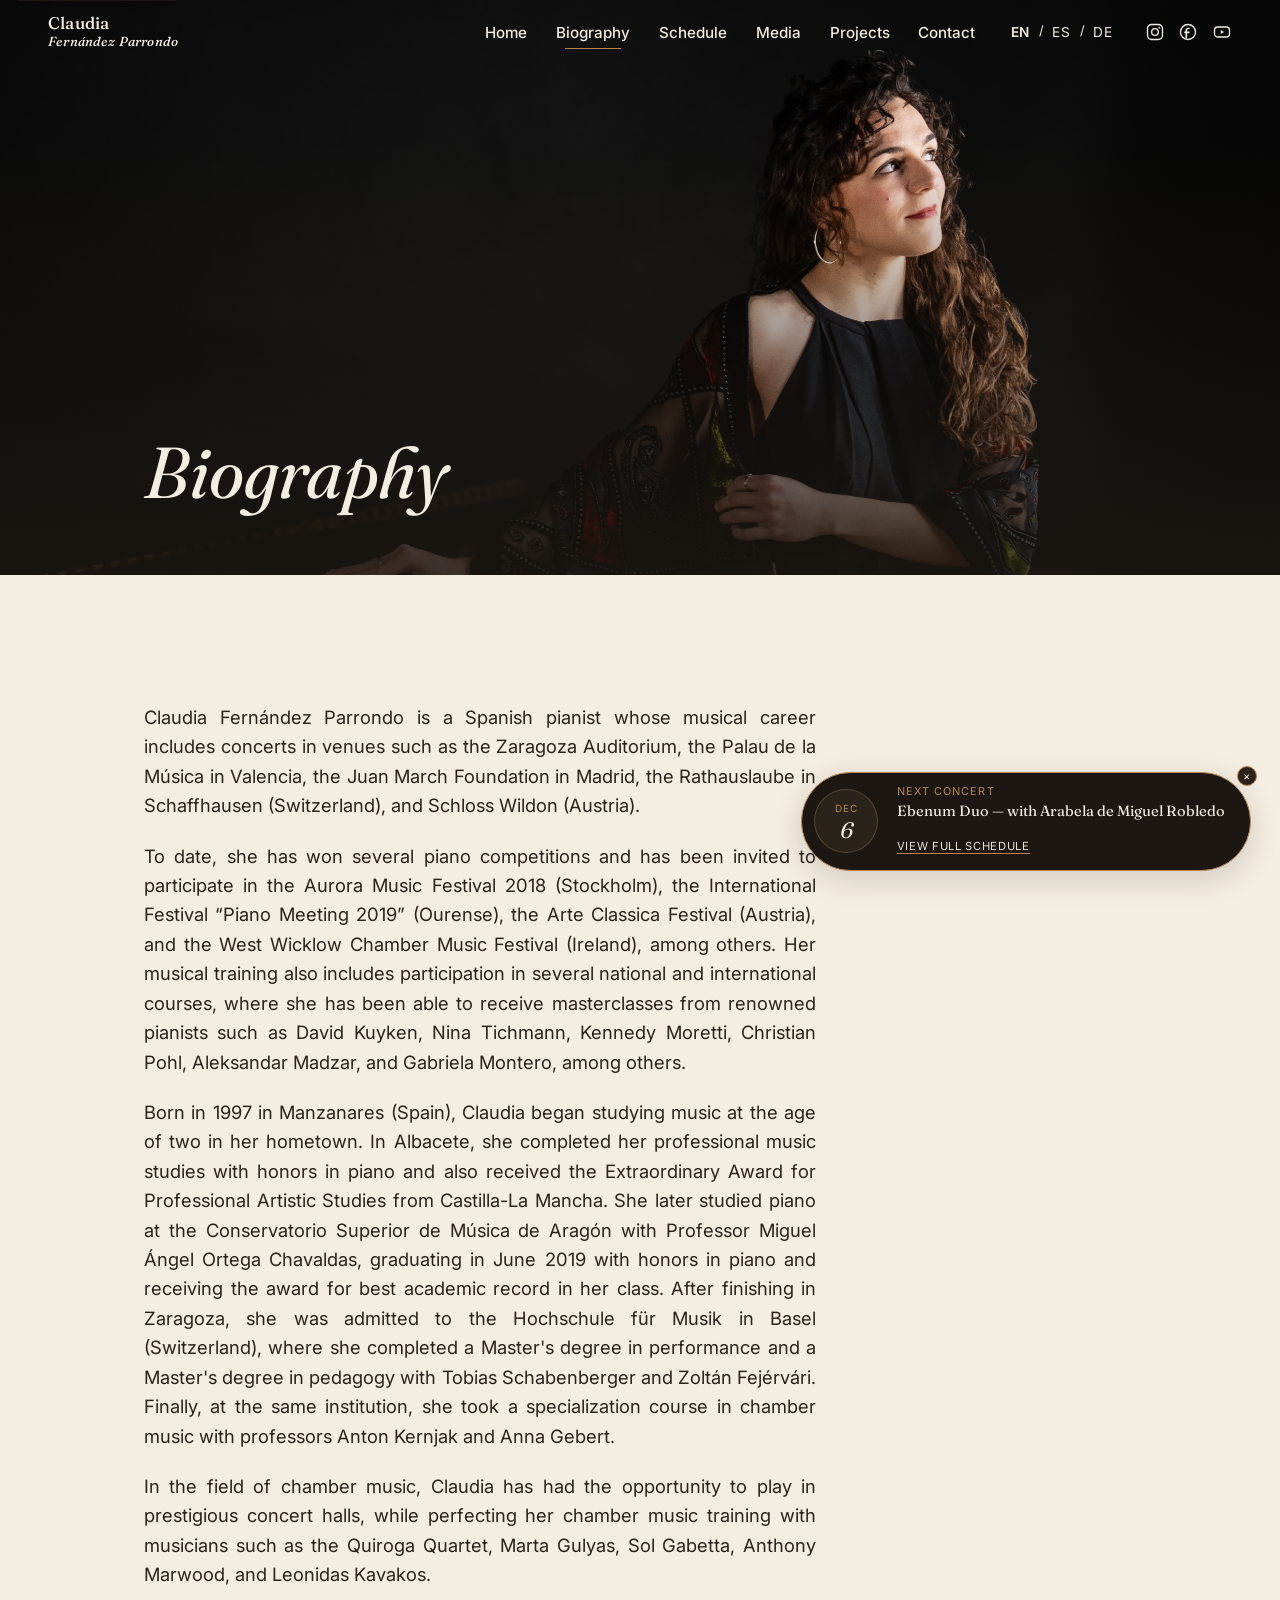
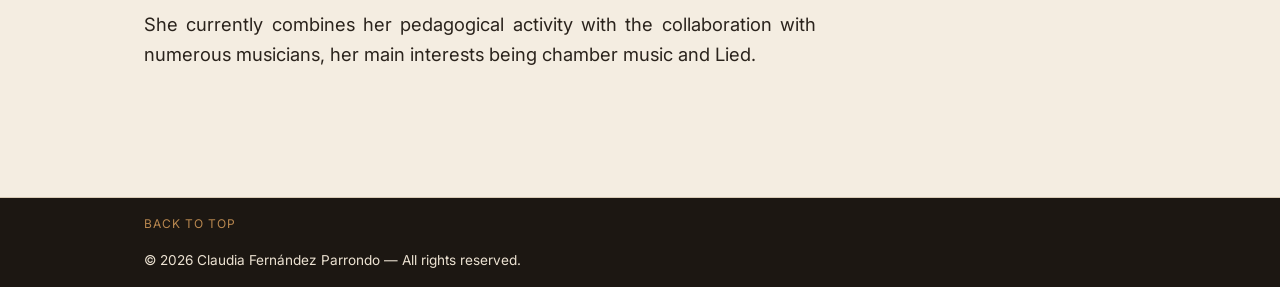
==== commit fe3a599f: "Add files via upload" ====
--- a/bio.html
+++ b/bio.html
@@ -89,10 +89,10 @@
     crossorigin
   >
 
-  <link
-    href="https://fonts.googleapis.com/css2?family=Fraunces:ital,opsz,wght@0,9..144,300;0,9..144,400;0,9..144,500;0,9..144,600;1,9..144,400&family=Inter:wght@400;500;600&display=swap"
-    rel="stylesheet"
-  >
+<link
+  href="https://fonts.googleapis.com/css2?family=Fraunces:ital,opsz,wght@0,9..144,300;0,9..144,400;0,9..144,500;0,9..144,600;1,9..144,400&family=Inter:wght@400;500;600&display=swap"
+  rel="stylesheet"
+>
 
   <link rel="stylesheet" href="css/style.css">
 </head>
--- a/css/style.css
+++ b/css/style.css
@@ -21,8 +21,8 @@
   --color-white: #fffdf9;
 
   /* Typography */
-  --font-display: "Fraunces", "Iowan Old Style", Georgia, serif;
-  --font-body: "Inter", -apple-system, BlinkMacSystemFont, "Segoe UI", sans-serif;
+--font-display: "Fraunces", "Iowan Old Style", Georgia, serif;
+--font-body: "Inter", -apple-system, BlinkMacSystemFont, "Segoe UI", sans-serif;
 
   --step-name: clamp(2.6rem, 8vw + 1rem, 6.5rem);
   --step-h2: clamp(1.8rem, 4vw + 1rem, 3rem);
@@ -184,11 +184,48 @@
 
   width: 100%;
 
+  background: rgba(244, 237, 225, 0);
+  border-bottom: 1px solid transparent;
+
+  backdrop-filter: blur(0px);
+  -webkit-backdrop-filter: blur(0px);
+
+transition:
+    background-color 1s ease,
+    border-color 1s ease,
+    backdrop-filter 1s ease,
+    -webkit-backdrop-filter 1s ease;
+}
+
+.site-header.is-scrolled {
+  background: rgba(244, 237, 225, 0.45);
+
+  backdrop-filter: blur(6px);
+  -webkit-backdrop-filter: blur(6px);
+
+  border-bottom-color: var(--color-line);
+}
+
+.site-header.is-scrolled {
   background: rgba(244, 237, 225, 0.6);
 
   backdrop-filter: blur(8px);
-
-  border-bottom: 1px solid var(--color-line);
+  -webkit-backdrop-filter: blur(8px);
+
+  border-bottom-color: var(--color-line);
+}
+
+.site-header:not(.is-scrolled) .site-header__name,
+.site-header:not(.is-scrolled) .site-header__surname,
+.site-header:not(.is-scrolled) .primary-nav__list a,
+.site-header:not(.is-scrolled) .lang-switch__btn,
+.site-header:not(.is-scrolled) .lang-switch__separator,
+.site-header:not(.is-scrolled) .social-icons a {
+  color: var(--color-parchment);
+}
+
+.site-header:not(.is-scrolled) .nav-toggle__bar {
+  background: var(--color-parchment);
 }
 
 .site-header__inner {
@@ -245,6 +282,8 @@
 
   letter-spacing: 0.01em;
   text-decoration: none;
+
+  transition: color 0.3s ease;
 }
 
 .site-header__surname {
@@ -252,6 +291,8 @@
 
   font-size: 0.78em;
   font-style: italic;
+
+  transition: color 0.3s ease;
 }
 
 
@@ -290,12 +331,10 @@
   color: var(--color-amber-deep);
 }
 
-/* Active page */
 .primary-nav__list a[aria-current="page"] {
   color: var(--color-amber-deep);
 }
 
-/* Navigation underline */
 .primary-nav__list a::after {
   content: "";
 
@@ -344,12 +383,10 @@
   color: var(--color-amber-deep);
 }
 
-/* Desktop copy */
 .social-icons--in-header {
   display: none;
 }
 
-/* Mobile copy */
 .social-icons--in-nav {
   margin-top: 2.5rem;
   padding-top: 1.5rem;
@@ -419,121 +456,305 @@
 }
 
 
-/* --------------------------------------------------------------------------
-   Header — Mobile toggle
-   -------------------------------------------------------------------------- */
-
-.nav-toggle {
-  display: flex;
-  flex-direction: column;
-  justify-content: center;
-
-  width: 2.4rem;
-  height: 2.4rem;
-
-  margin-left: auto;
-  padding: 0;
-
-  background: none;
-  border: none;
-
-  gap: 5px;
-
-  cursor: pointer;
-}
-
-.nav-toggle__bar {
-  width: 100%;
-  height: 2px;
-
-  background: var(--color-ink);
-
-  transition:
-    transform 0.3s var(--ease),
-    opacity 0.3s var(--ease);
-}
-
-.nav-toggle[aria-expanded="true"] .nav-toggle__bar:nth-child(1) {
-  transform: translateY(7px) rotate(45deg);
-}
-
-.nav-toggle[aria-expanded="true"] .nav-toggle__bar:nth-child(2) {
-  opacity: 0;
-}
-
-.nav-toggle[aria-expanded="true"] .nav-toggle__bar:nth-child(3) {
-  transform: translateY(-7px) rotate(-45deg);
-}
-
-
 /* ==========================================================================
    MOBILE NAVIGATION
    ========================================================================== */
 
 @media (max-width: 899px) {
-  .primary-nav {
-    position: fixed;
-    inset: 0 0 0 auto;
+
+  /* ------------------------------------------------------------------------
+     Mobile — Menu toggle
+     ------------------------------------------------------------------------ */
+
+  .nav-toggle {
+    position: relative;
+    z-index: 110;
 
     display: flex;
     flex-direction: column;
     justify-content: center;
-
-    width: min(85vw, 22rem);
-    height: 100dvh;
-
-    padding: 6rem 2rem 2rem;
+    align-items: center;
+
+    width: 2.5rem;
+    height: 2.5rem;
+
+    margin-left: auto;
+    padding: 0;
+
+    background: transparent;
+    border: 0;
+
+    cursor: pointer;
+  }
+
+  .nav-toggle__bar {
+    position: absolute;
+
+    width: 1.7rem;
+    height: 1px;
 
     background: var(--color-ink);
+
+    transition:
+      transform 0.45s var(--ease),
+      opacity 0.3s ease,
+      background-color 0.3s ease;
+  }
+
+  .nav-toggle__bar:nth-child(1) {
+    transform: translateY(-5px);
+  }
+
+  .nav-toggle__bar:nth-child(2) {
+    transform: translateY(5px);
+  }
+
+  /* Open state — hamburger becomes X */
+
+  .nav-toggle[aria-expanded="true"] .nav-toggle__bar {
+    background: var(--color-parchment);
+  }
+
+  .nav-toggle[aria-expanded="true"] .nav-toggle__bar:nth-child(1) {
+    transform: rotate(45deg);
+  }
+
+  .nav-toggle[aria-expanded="true"] .nav-toggle__bar:nth-child(2) {
+    transform: rotate(-45deg);
+  }
+
+  .nav-toggle[aria-expanded="true"] .nav-toggle__bar:nth-child(3) {
+    opacity: 0;
+  }
+
+
+  /* ------------------------------------------------------------------------
+     Mobile — Header open state
+     ------------------------------------------------------------------------ */
+
+  .site-header:has(.nav-toggle[aria-expanded="true"]) {
+    background: var(--color-ink);
+
+    border-bottom-color: rgba(244, 237, 225, 0.12);
+  }
+
+  .site-header:has(.nav-toggle[aria-expanded="true"]) .site-header__name,
+  .site-header:has(.nav-toggle[aria-expanded="true"]) .site-header__surname {
     color: var(--color-parchment);
-
-    transform: translateX(100%);
-
-    transition: transform 0.35s var(--ease);
-  }
-
-  .primary-nav.is-open {
-    transform: translateX(0);
+  }
+
+
+/* Mobile — Full-screen navigation */
+.primary-nav {
+  position: fixed;
+  inset: 0;
+  z-index: 100;
+  display: flex;
+  flex-direction: column;
+  align-items: center;
+  width: 100%;
+  height: 100dvh;
+
+  /* espaço para os idiomas */
+  padding:
+    calc(var(--header-height) + 6rem)
+    var(--content-pad)
+    3rem;
+
+  background: rgba(28, 23, 18, 0.95);
+  backdrop-filter: blur(14px);
+  -webkit-backdrop-filter: blur(14px);
+  color: var(--color-parchment);
+
+  transform: translateY(-100%);
+  visibility: hidden;
+
+  transition:
+    transform 0.55s var(--ease),
+    visibility 0s linear 0.55s;
+}
+
+.primary-nav.is-open {
+  transform: translateY(0);
+  visibility: visible;
+
+  transition:
+    transform 0.55s var(--ease),
+    visibility 0s linear 0s;
+}
+
+
+/* Links */
+.primary-nav__list {
+  display: flex;
+  flex-direction: column;
+  align-items: center;
+  justify-content: center;
+  width: 100%;
+  margin: 0;
+  padding: 0;
+  gap: 1.5rem;
+  list-style: none;
+  text-align: center;
+}
+
+.primary-nav__list li {
+  display: block;
+  width: 100%;
+  margin: 0;
+  padding: 0;
+  overflow: hidden;
+  text-align: center;
+}
+
+.primary-nav__list a {
+  position: relative;
+  display: block;
+  width: 100%;
+  margin: 0;
+  padding: 0;
+
+  color: var(--color-parchment);
+
+  font-family: var(--font-display);
+  font-size: clamp(2rem, 8vw, 3.5rem);
+  font-weight: 400;
+  line-height: 1.08;
+  letter-spacing: -0.025em;
+  text-align: center;
+
+  transform: translateY(120%);
+  opacity: 0;
+
+  transition:
+    transform 0.55s var(--ease),
+    opacity 0.4s ease,
+    color 0.25s ease;
+}
+
+.primary-nav.is-open .primary-nav__list a {
+  transform: translateY(0);
+  opacity: 1;
+}
+
+.primary-nav.is-open .primary-nav__list li:nth-child(1) a {
+  transition-delay: 0.08s;
+}
+
+.primary-nav.is-open .primary-nav__list li:nth-child(2) a {
+  transition-delay: 0.13s;
+}
+
+.primary-nav.is-open .primary-nav__list li:nth-child(3) a {
+  transition-delay: 0.18s;
+}
+
+.primary-nav.is-open .primary-nav__list li:nth-child(4) a {
+  transition-delay: 0.23s;
+}
+
+.primary-nav.is-open .primary-nav__list li:nth-child(5) a {
+  transition-delay: 0.28s;
+}
+
+.primary-nav.is-open .primary-nav__list li:nth-child(6) a {
+  transition-delay: 0.33s;
+}
+
+.primary-nav__list a:hover,
+.primary-nav__list a:focus-visible {
+  color: var(--color-amber);
+}
+
+
+/* Social icons */
+.primary-nav .social-icons--in-nav {
+  display: flex;
+  justify-content: center;
+  align-items: center;
+  width: auto;
+
+  /* espaço entre links e socials */
+  margin: 4rem 0 0;
+
+  padding: 1.4rem 0 0;
+
+  gap: 1.7rem;
+
+  border-top: 1px solid rgba(244, 237, 225, 0.22);
+}
+
+.primary-nav .social-icons--in-nav a {
+  display: flex;
+  align-items: center;
+  justify-content: center;
+
+  color: rgba(244, 237, 225, 0.72);
+
+  transition: color 0.25s ease;
+}
+
+.primary-nav .social-icons--in-nav a:hover,
+.primary-nav .social-icons--in-nav a:focus-visible {
+  color: var(--color-amber);
+}
+
+
+/* Social icon size */
+.primary-nav .social-icons--in-nav svg {
+  width: 1.35rem;
+  height: 1.35rem;
+}
+
+
+  /* ------------------------------------------------------------------------
+     Mobile — Prevent page scrolling
+     ------------------------------------------------------------------------ */
+
+  body.menu-open {
+    overflow: hidden;
+  }
+
+  /* Hide floating concert card while menu is open */
+
+  body.menu-open .floating-concert {
+    opacity: 0;
+    visibility: hidden;
+    pointer-events: none;
+    transform: translateY(10px);
+  }
+
+}
+
+
+/* ==========================================================================
+   DESKTOP HEADER
+   ========================================================================== */
+
+@media (min-width: 900px) {
+
+  .site-header__inner {
+    width: 100%;
+
+    padding-right: var(--content-pad);
+    padding-left: var(--content-pad);
+  }
+
+  .primary-nav {
+    display: block;
+
+    margin-left: auto;
   }
 
   .primary-nav__list {
     display: flex;
-    flex-direction: column;
-    align-items: flex-start;
-
-    gap: 1.4rem;
+    align-items: center;
+
+    gap: 1.8rem;
   }
 
   .primary-nav__list a {
-    color: var(--color-parchment);
-
-    font-family: var(--font-display);
-    font-size: 1.6rem;
-    font-weight: 400;
-  }
-
-  .primary-nav__list a:hover,
-  .primary-nav__list a:focus-visible {
-    color: var(--color-amber);
-  }
-}
-
-
-/* ==========================================================================
-   DESKTOP HEADER
-   ========================================================================== */
-
-@media (min-width: 900px) {
-  .site-header__inner {
-    width: 100%;
-
-    padding-right: var(--content-pad);
-    padding-left: var(--content-pad);
-  }
-
-  .primary-nav {
-    display: block;
-    margin-left: auto;
+    color: var(--color-ink);
   }
 
   .lang-switch {
@@ -566,6 +787,7 @@
   align-items: flex-end;
 
   min-height: calc(93svh + var(--header-height));
+
   margin-top: calc(-1 * var(--header-height));
 
   overflow: hidden;
@@ -997,9 +1219,6 @@
   flex-direction: column;
 }
 
-/*
- * Necessário para o JavaScript controlar as tabs.
- */
 .schedule-list[hidden] {
   display: none !important;
 }
@@ -1055,21 +1274,10 @@
     border-color 0.3s var(--ease);
 }
 
-
-/*
- * Alternância dos eventos
- *
- * O HTML contém .schedule-year e .schedule-item como <li>.
- * A sintaxe "nth-child(even of .schedule-item)" conta apenas
- * os elementos .schedule-item.
- */
-
 .schedule-item:nth-child(even of .schedule-item) {
   background: rgba(216, 203, 182, 0.18);
 }
 
-
-/* First event after a year heading */
 .schedule-year + .schedule-item {
   padding-top: 1.7rem;
 }
@@ -1236,64 +1444,167 @@
 
 
 /* ==========================================================================
-   MEDIA
-   ========================================================================== */
-
-.media-grid {
-  display: grid;
-
-  grid-template-columns: 1fr;
-
-  gap: 1.8rem;
-}
-
-.media-card {
-  background: var(--color-white);
-
-  border: 1px solid var(--color-line);
-}
-
-.media-card__frame {
+   MEDIA — PLAYER + PLAYLIST + GALLERY
+   ========================================================================== */
+
+.media-player {
   position: relative;
-
   aspect-ratio: 16 / 9;
-
   background: var(--color-ink);
 }
 
-.media-card__frame iframe {
+.media-player iframe {
   position: absolute;
   inset: 0;
-
   width: 100%;
   height: 100%;
-
   border: 0;
 }
 
-.media-card__body {
-  padding: 1.2rem 1.4rem;
-}
-
-.media-card__title {
+.media-nowplaying {
+  display: flex;
+  align-items: flex-end;
+  justify-content: space-between;
+  flex-wrap: wrap;
+  gap: 0.75rem;
+  padding: 1rem 0 1.5rem;
+  border-bottom: 1px solid var(--color-line);
+  margin-bottom: 1.8rem;
+}
+
+.media-nowplaying__label {
+  font-size: 0.7rem;
+  letter-spacing: 0.1em;
+  text-transform: uppercase;
+  color: var(--color-amber);
+  font-weight: 600;
   margin-bottom: 0.3rem;
-
+}
+
+.media-nowplaying__row {
+  display: flex;
+  align-items: center;
+  justify-content: space-between;
+  gap: 1rem;
+  flex-wrap: wrap;
+  width: 100%;
+}
+
+.media-nowplaying__title {
   font-family: var(--font-display);
   font-size: 1.15rem;
-}
-
-.media-card__meta {
-  color: var(--color-coffee);
-
-  font-size: 0.85rem;
+  color: var(--color-ink);
+}
+
+.media-nowplaying__link {
+  flex-shrink: 0;
+  font-size: 0.7rem;
+  letter-spacing: 0.05em;
+  text-transform: uppercase;
+  color: var(--color-ink);
+  border: 1px solid var(--color-ink);
+  padding: 0.5rem 0.9rem;
+  white-space: nowrap;
+  transition: background-color 0.3s var(--ease), color 0.3s var(--ease);
+}
+
+.media-nowplaying__link:hover {
+  background: var(--color-ink);
+  color: var(--color-white);
+}
+
+.media-label {
+  display: flex;
+  align-items: center;
+  gap: 0.4rem;
+  font-size: 0.7rem;
+  letter-spacing: 0.1em;
+  text-transform: uppercase;
+  color: var(--color-amber-deep);
+  font-weight: 600;
+  margin-bottom: 0.9rem;
+}
+
+.media-playlist {
+  display: grid;
+  grid-template-columns: repeat(2, 1fr);
+  gap: 0.6rem;
+  margin-bottom: 2.5rem;
+}
+
+.media-playlist__item {
+  position: relative;
+  aspect-ratio: 16 / 9;
+  background: var(--color-line);
+  border: 2px solid transparent;
+  overflow: hidden;
+  padding: 0;
+  cursor: pointer;
+  text-align: left;
+}
+
+.media-playlist__item.is-active,
+.media-playlist__item:hover {
+  border-color: var(--color-amber);
+}
+
+.media-playlist__item img {
+  width: 100%;
+  height: 100%;
+  object-fit: cover;
+  display: block;
+}
+
+.media-playlist__scrim {
+  position: absolute;
+  inset: 0;
+  background: linear-gradient(to top, rgba(28, 23, 18, 0.85) 0%, transparent 55%);
+}
+
+.media-playlist__title {
+  position: absolute;
+  bottom: 6px;
+  left: 8px;
+  right: 8px;
+  font-size: 0.72rem;
+  line-height: 1.3;
+  color: var(--color-white);
+}
+
+.photo-grid {
+  display: grid;
+  grid-template-columns: repeat(2, 1fr);
+  gap: 0.8rem;
+}
+
+.photo-grid__item {
+  margin: 0;
+  aspect-ratio: 1;
+  overflow: hidden;
+  background: var(--color-parchment-dim);
+}
+
+.photo-grid__item img {
+  width: 100%;
+  height: 100%;
+  object-fit: cover;
+  display: block;
+}
+
+.photo-grid__item--tall {
+  grid-row: span 2;
+  aspect-ratio: auto;
 }
 
 @media (min-width: 640px) {
-  .media-grid {
-    grid-template-columns: repeat(2, 1fr);
-  }
-}
-
+  .media-playlist {
+    grid-template-columns: repeat(3, 1fr);
+  }
+
+  .photo-grid {
+    grid-template-columns: repeat(3, 1fr);
+  }
+}
 
 /* ==========================================================================
    PROJECTS — GRID / PREVIEW
@@ -1375,37 +1686,32 @@
 .project-card__caption {
   margin-top: 0.8rem;
 
-  text-align: center;
-}
-
-.project-card__caption-line {
-  display: inline-block;
-
-  width: 1.6rem;
-  height: 1px;
-
-  margin-bottom: 0.5rem;
-
-  background: var(--color-amber);
+  text-align: left;
+}
+
+.project-card__eyebrow {
+  margin: 0 0 0.2rem;
+
+  color: var(--color-amber-deep);
+
+  font-size: 0.68rem;
+
+  text-transform: uppercase;
+  letter-spacing: 0.1em;
 }
 
 .project-card__meta {
   margin: 0;
 
-  color: var(--color-coffee);
-
-  font-size: 0.82rem;
+  color: var(--color-ink-soft);
+
+  font-size: 0.85rem;
 }
 
 
 /* ==========================================================================
    PROJECTS — DETAILED PAGE
    ========================================================================== */
-
-/*
- * Formato A:
- * blocos grandes alternados com imagem, título e texto.
- */
 
 .projects-detailed {
   display: flex;
@@ -1425,6 +1731,8 @@
     "text";
 
   gap: 1rem;
+
+  scroll-margin-top: var(--header-height);
 }
 
 .project-block:not(:first-child) {
@@ -1470,68 +1778,207 @@
   hyphens: auto;
 }
 
-
 /* ==========================================================================
    CONTACT
    ========================================================================== */
 
-.contact__intro {
-  margin-bottom: 1rem;
+.section--contact {
+  padding-top: clamp(5rem, 10vw, 8rem);
+  padding-bottom: clamp(6rem, 12vw, 10rem);
+
+  background: var(--color-parchment);
+
+  border-bottom: 1px solid var(--color-line);
+}
+
+.contact__details {
+  width: 100%;
+  max-width: 52rem;
+  margin: 0 auto;
+
+  text-align: center;
+}
+
+.contact__block {
+  display: flex;
+  flex-direction: column;
+  align-items: center;
+}
+
+/* --------------------------------------------------------------------------
+   TITLES
+   -------------------------------------------------------------------------- */
+
+.contact__label {
+  margin: 0 0 1rem;
 
   color: var(--color-coffee);
-}
-
-.contact__details {
+
+  font-family: var(--font-body);
+  font-size: clamp(1.05rem, 1.6vw, 1.3rem);
+  font-weight: 700;
+  letter-spacing: 0.08em;
+  line-height: 1.2;
+  text-transform: uppercase;
+}
+
+/* --------------------------------------------------------------------------
+   EMAIL
+   -------------------------------------------------------------------------- */
+
+.contact__email {
+  display: inline-block;
+
+  color: var(--color-ink);
+
+  font-family: var(--font-display);
+  font-size: clamp(1.15rem, 2vw, 1.5rem);
+  font-style: italic;
+  font-weight: 400;
+  line-height: 1.3;
+
+  text-decoration: none;
+
+  transition: color 0.3s var(--ease);
+}
+
+.contact__email:hover,
+.contact__email:focus-visible {
+  color: var(--color-amber-deep);
+}
+
+/* --------------------------------------------------------------------------
+   SOCIAL MEDIA
+   -------------------------------------------------------------------------- */
+
+.contact__block--social {
+  margin-top: clamp(5rem, 10vw, 7rem);
+}
+
+.contact__social-links {
+  display: flex;
+  align-items: flex-start;
+  justify-content: center;
+
+  gap: clamp(2rem, 5vw, 4rem);
+}
+
+.contact__social-item {
   display: flex;
   flex-direction: column;
-
-  gap: 0.8rem;
-}
-
-.contact__email {
-  width: fit-content;
-
-  color: inherit;
-
-  font-family: var(--font-display);
-  font-size: clamp(1.4rem, 3vw, 2rem);
-  font-style: italic;
+  align-items: center;
+
+  gap: 0.7rem;
+}
+
+.contact__social-item a {
+  display: flex;
+  align-items: center;
+  justify-content: center;
+
+  width: 2.7rem;
+  height: 2.7rem;
+
+  color: var(--color-coffee);
 
   text-decoration: none;
 
-  border-bottom: 1px solid var(--color-amber);
-}
-
-.contact__social {
-  display: flex;
-  flex-wrap: wrap;
-
-  gap: 1.2rem;
-
-  margin-top: 0.6rem;
-}
-
-.contact__social a {
+  transition:
+    color 0.25s var(--ease),
+    transform 0.25s var(--ease);
+}
+
+.contact__social-item a:hover,
+.contact__social-item a:focus-visible {
+  color: var(--color-amber-deep);
+
+  transform: translateY(-2px);
+}
+
+.contact__social-item svg {
+  width: 1.55rem;
+  height: 1.55rem;
+}
+
+.contact__social-name {
   color: var(--color-coffee);
 
-  font-size: 0.9rem;
-
-  letter-spacing: 0.05em;
-  text-decoration: none;
+  font-family: var(--font-body);
+  font-size: 0.68rem;
+  font-weight: 500;
+  letter-spacing: 0.08em;
+  line-height: 1.2;
   text-transform: uppercase;
-
-  border-bottom: 1px solid transparent;
-
-  transition:
-    border-color 0.2s var(--ease),
-    color 0.2s var(--ease);
-}
-
-.contact__social a:hover,
-.contact__social a:focus-visible {
-  color: var(--color-amber-deep);
-
-  border-color: var(--color-amber);
+}
+
+/* --------------------------------------------------------------------------
+   CONTACT HERO
+   -------------------------------------------------------------------------- */
+
+.page-hero--contact .page-hero__scrim {
+  background:
+    linear-gradient(
+      to top,
+      rgba(28, 23, 18, 0.9) 0%,
+      rgba(28, 23, 18, 0.48) 42%,
+      rgba(28, 23, 18, 0.08) 78%
+    );
+}
+
+.page-hero--contact .page-hero__title {
+  max-width: 12rem;
+
+  font-size: clamp(2.8rem, 7vw, 5rem);
+  line-height: 0.95;
+
+  text-shadow:
+    0 2px 24px rgba(28, 23, 18, 0.45);
+}
+
+.page-hero--contact .page-hero__image {
+  object-position: center 25%;
+}
+
+/* --------------------------------------------------------------------------
+   MOBILE
+   -------------------------------------------------------------------------- */
+
+
+@media (max-width: 700px) {
+  .section--contact {
+    padding-top: 4.5rem;
+    padding-bottom: 5.5rem;
+  }
+
+  .contact__email {
+    max-width: 100%;
+
+    font-size: clamp(1.05rem, 5vw, 1.35rem);
+
+    overflow-wrap: anywhere;
+  }
+
+  .contact__block--social {
+    margin-top: 4.5rem;
+  }
+
+  .contact__social-links {
+    gap: 1.6rem;
+  }
+
+  .contact__social-item a {
+    width: 2.3rem;
+    height: 2.3rem;
+  }
+
+  .contact__social-item svg {
+    width: 1.35rem;
+    height: 1.35rem;
+  }
+
+  .contact__social-name {
+    font-size: 0.6rem;
+  }
 }
 
 
@@ -1598,6 +2045,8 @@
 
   transition:
     transform 0.3s var(--ease),
+    opacity 0.3s ease,
+    visibility 0.3s ease,
     box-shadow 0.3s var(--ease),
     border-color 0.3s var(--ease);
 }
@@ -1784,6 +2233,7 @@
    ========================================================================== */
 
 @media (max-width: 700px) {
+
   .hero {
     min-height: calc(55svh + var(--header-height));
   }
@@ -1792,18 +2242,87 @@
     object-position: 85% 25%;
   }
 
+
+  /* ------------------------------------------------------------------------
+     Mobile — Page heroes
+     ------------------------------------------------------------------------ */
+
+.page-hero--bio .page-hero__image {
+  width: calc(100% + 100px);
+  max-width: none;
+
+  object-fit: cover;
+
+  transform: translateX(-100px);
+}
+
   .page-hero--projects {
-    min-height: calc(200px + var(--header-height));
-    max-height: calc(300px + var(--header-height));
+    min-height: calc(300px + var(--header-height));
+    max-height: calc(800px + var(--header-height));
 
     height: auto;
 
-    aspect-ratio: 21 / 10;
-  }
-
-  .page-hero--projects .page-hero__image {
-    object-position: left 100%;
-  }
+    aspect-ratio: 4 / 3;
+
+    align-items: flex-start;
+  }
+
+.page-hero--projects .page-hero__image {
+  width: calc(100% + 60px);
+  max-width: none;
+
+  object-fit: cover;
+  object-position: 100% 0%;
+
+  transform: translateX(-100px);
+}
+
+  .page-hero--projects .page-hero__content {
+    padding-top: 1.5rem;
+  }
+
+  .page-hero--schedule .page-hero__image {
+    object-position: 50% 5%;
+  }
+
+  /* ------------------------------------------------------------------------
+   Mobile — Contact
+   ------------------------------------------------------------------------ */
+
+.section--contact {
+  padding-top: 4.5rem;
+  padding-bottom: 5.5rem;
+}
+
+.contact__details {
+  max-width: 100%;
+}
+
+.contact__intro {
+  margin-bottom: 2.5rem;
+
+  font-size: 1.3rem;
+  line-height: 1.45;
+}
+
+.contact__email {
+  max-width: 100%;
+
+  font-size: clamp(1.45rem, 6vw, 2rem);
+  overflow-wrap: anywhere;
+}
+
+.contact__social {
+  gap: 1.25rem 1.75rem;
+
+  margin-top: 3.5rem;
+  padding-top: 1.3rem;
+}
+
+.contact__social a {
+  font-size: 0.7rem;
+}
+
 }
 
 
@@ -1812,6 +2331,7 @@
    ========================================================================== */
 
 @media (max-width: 600px) {
+
   .schedule-tabs {
     gap: 1.5rem;
 
@@ -1872,28 +2392,18 @@
    ========================================================================== */
 
 @media (max-width: 899px) {
-  /* Bio page */
-  .page-hero--bio {
-    align-items: flex-start;
-  }
-
-  .page-hero--bio .page-hero__content {
-    padding:
-      clamp(1.5rem, 5vh, 3rem)
-      var(--content-pad)
-      0;
-  }
-
-  /* Projects page */
+
+  .page-hero--bio,
   .page-hero--projects {
-    align-items: flex-start;
-  }
-
+    align-items: flex-end;
+  }
+
+  .page-hero--bio .page-hero__content,
   .page-hero--projects .page-hero__content {
     padding:
-      clamp(1.5rem, 5vh, 3rem)
+      0
       var(--content-pad)
-      0;
+      clamp(1.5rem, 5vh, 3rem);
   }
 
   .page-hero--bio .page-hero__title,
@@ -1908,6 +2418,7 @@
    ========================================================================== */
 
 @media (min-width: 640px) {
+
   .projects-grid {
     grid-template-columns: repeat(2, 1fr);
   }
@@ -1923,6 +2434,7 @@
    ========================================================================== */
 
 @media (min-width: 800px) {
+
   .project-block {
     grid-template-columns: 1fr 1fr;
 
@@ -1951,9 +2463,6 @@
     height: 100%;
   }
 
-  /*
-   * Mantido no breakpoint original para preservar o comportamento existente.
-   */
   #projects-preview {
     padding-top: clamp(1rem, 2vw, 2rem);
   }
@@ -1965,6 +2474,7 @@
    ========================================================================== */
 
 @media (max-width: 480px) {
+
   .floating-concert {
     right: 0.9rem;
     bottom: 0.9rem;
@@ -2012,6 +2522,7 @@
    ========================================================================== */
 
 @media (min-width: 900px) {
+
   .floating-concert {
     right: 1.8rem;
     bottom: 1.8rem;
@@ -2066,6 +2577,7 @@
    ========================================================================== */
 
 @media (prefers-reduced-motion: reduce) {
+
   html {
     scroll-behavior: auto;
   }
@@ -2093,3 +2605,103 @@
     transition: none;
   }
 }
+
+/* ==========================================================================
+   CONTACT — HERO
+   ========================================================================== */
+
+.page-hero--contact .page-hero__scrim {
+  background:
+    linear-gradient(
+      to top,
+      rgba(28, 23, 18, 0.9) 0%,
+      rgba(28, 23, 18, 0.48) 42%,
+      rgba(28, 23, 18, 0.08) 78%
+    );
+}
+
+.page-hero--contact .page-hero__title {
+  max-width: 12rem;
+
+  font-size: clamp(2.8rem, 7vw, 5rem);
+  line-height: 0.95;
+
+  text-shadow:
+    0 2px 24px rgba(28, 23, 18, 0.45);
+}
+
+.lightbox {
+  position: fixed;
+  inset: 0;
+  z-index: 200;
+  display: flex;
+  align-items: center;
+  justify-content: center;
+  padding: 2rem;
+  background: rgba(28, 23, 18, 0.92);
+}
+
+.lightbox__nav {
+  position: absolute;
+  top: 50%;
+  transform: translateY(-50%);
+  background: none;
+  border: none;
+  color: var(--color-white);
+  font-size: 2.5rem;
+  line-height: 1;
+  cursor: pointer;
+  padding: 0.5rem 1rem;
+  opacity: 0.75;
+  transition: opacity 0.2s var(--ease);
+}
+
+.lightbox__nav:hover {
+  opacity: 1;
+}
+
+.lightbox__nav--prev {
+  left: 0.5rem;
+}
+
+.lightbox__nav--next {
+  right: 0.5rem;
+}
+
+@media (max-width: 600px) {
+  .lightbox__nav {
+    font-size: 2rem;
+    padding: 0.4rem 0.6rem;
+  }
+}
+
+.lightbox[hidden] {
+  display: none;
+}
+
+.lightbox__image {
+  max-width: 100%;
+  max-height: 100%;
+  object-fit: contain;
+}
+
+.lightbox__close {
+  position: absolute;
+  top: 1.25rem;
+  right: 1.5rem;
+  background: none;
+  border: none;
+  color: var(--color-white);
+  font-size: 2rem;
+  line-height: 1;
+  cursor: pointer;
+  padding: 0.25rem 0.5rem;
+}
+
+body.lightbox-open {
+  overflow: hidden;
+}
+
+.page-hero--media .page-hero__image {
+  object-position: center 30%;
+}
